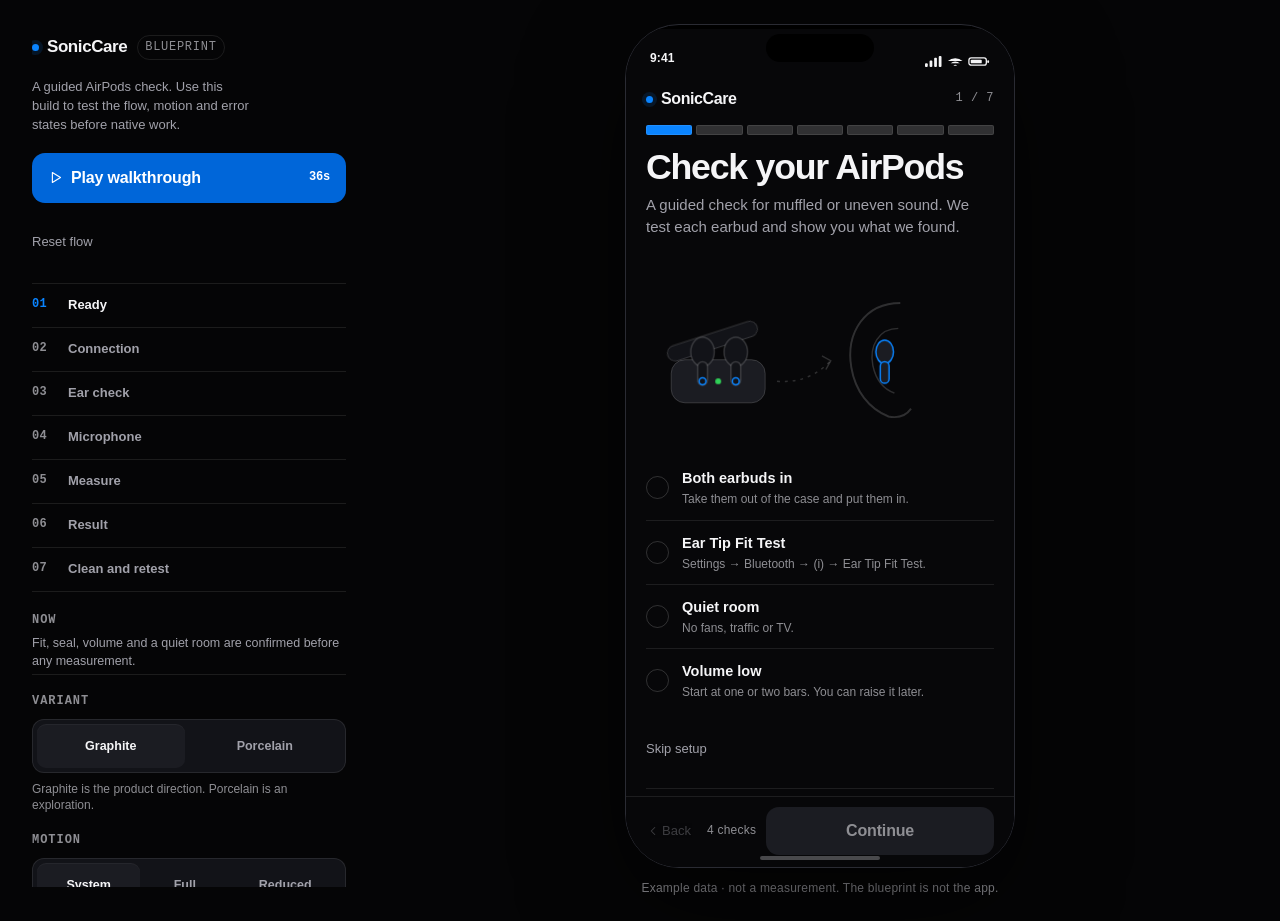
==== web/blueprint/index.html @ fb17a63c "feat: add the interactive Phase 1 UX blueprint" ====
<!doctype html>
<html lang="en" data-variant="graphite" data-motion="system">
<head>
  <meta charset="utf-8">
  <meta name="viewport" content="width=device-width, initial-scale=1, viewport-fit=cover">
  <meta name="theme-color" content="#070709">
  <link rel="icon" href="../favicon.svg" type="image/svg+xml">
  <title>SonicCare Pro — UX blueprint</title>
  <link rel="stylesheet" href="./styles.css">
</head>
<body>
<svg class="sprite" xmlns="http://www.w3.org/2000/svg" aria-hidden="true">
  <symbol id="i-check" viewBox="0 0 24 24"><path d="M20 6 9 17l-5-5"/></symbol>
  <symbol id="i-chev-l" viewBox="0 0 24 24"><path d="m15 18-6-6 6-6"/></symbol>
  <symbol id="i-chev-r" viewBox="0 0 24 24"><path d="m9 18 6-6-6-6"/></symbol>
  <symbol id="i-sliders" viewBox="0 0 24 24"><path d="M4 6h9M17 6h3M4 12h3M11 12h9M4 18h9M17 18h3"/><circle cx="15" cy="6" r="2"/><circle cx="7" cy="12" r="2"/><circle cx="15" cy="18" r="2"/></symbol>
  <symbol id="i-play" viewBox="0 0 24 24"><path d="m7 4 13 8-13 8V4z"/></symbol>
  <symbol id="i-stop" viewBox="0 0 24 24"><rect x="6" y="6" width="12" height="12" rx="2"/></symbol>
  <symbol id="i-close" viewBox="0 0 24 24"><path d="M6 6l12 12M18 6 6 18"/></symbol>
  <symbol id="i-arrow" viewBox="0 0 24 24"><path d="M7 17 17 7M8 7h9v9"/></symbol>
  <symbol id="i-volume" viewBox="0 0 24 24"><path d="M11 5 6 9H2v6h4l5 4V5zM15.5 8.5a5 5 0 0 1 0 7M19 5a9 9 0 0 1 0 14"/></symbol>
</svg>

<div class="studio">
  <aside class="rail" aria-label="Blueprint controls">
    <div class="rail-brand"><span class="brand-dot"></span><span class="wordmark">SonicCare</span><span class="rail-tag">Blueprint</span></div>
    <p class="rail-lede">A guided AirPods check. Use this build to test the flow, motion and error states before native work.</p>

    <button class="primary rail-play" data-action="walkthrough"><svg class="icon" aria-hidden="true"><use href="#i-play"/></svg><span>Play walkthrough</span><span class="mono">36s</span></button>
    <button class="text-link rail-reset" data-action="reset">Reset flow</button>

    <nav class="chapters" aria-label="Flow steps">
      <button class="chapter" data-step-choice="0" aria-pressed="true"><span class="chapter-num">01</span><span>Ready</span></button>
      <button class="chapter" data-step-choice="1" aria-pressed="false"><span class="chapter-num">02</span><span>Connection</span></button>
      <button class="chapter" data-step-choice="2" aria-pressed="false"><span class="chapter-num">03</span><span>Ear check</span></button>
      <button class="chapter" data-step-choice="3" aria-pressed="false"><span class="chapter-num">04</span><span>Microphone</span></button>
      <button class="chapter" data-step-choice="4" aria-pressed="false"><span class="chapter-num">05</span><span>Measure</span></button>
      <button class="chapter" data-step-choice="5" aria-pressed="false"><span class="chapter-num">06</span><span>Result</span></button>
      <button class="chapter" data-step-choice="6" aria-pressed="false"><span class="chapter-num">07</span><span>Clean and retest</span></button>
    </nav>

    <div class="rail-note"><span class="micro">Now</span><p id="railNote">Fit, seal, volume and a quiet room are confirmed before any measurement.</p></div>

    <div class="control-group">
      <div class="control-head"><span class="micro">Variant</span></div>
      <div class="seg" role="group" aria-label="Variant">
        <button data-variant-choice="graphite" aria-pressed="true">Graphite</button>
        <button data-variant-choice="porcelain" aria-pressed="false">Porcelain</button>
      </div>
      <p class="control-note">Graphite is the product direction. Porcelain is an exploration.</p>
    </div>

    <div class="control-group">
      <div class="control-head"><span class="micro">Motion</span></div>
      <div class="seg" role="group" aria-label="Motion">
        <button data-motion-choice="system" aria-pressed="true">System</button>
        <button data-motion-choice="full" aria-pressed="false">Full</button>
        <button data-motion-choice="reduced" aria-pressed="false">Reduced</button>
      </div>
      <p class="control-note">Default follows the system. The override is for testing.</p>
    </div>

    <div class="control-group">
      <label class="control-head" for="simulateRail"><span class="micro">Simulate</span></label>
      <div class="select-wrap">
        <select id="simulateRail" data-simulate>
          <option value="happy">Happy path</option>
          <option value="route">Wrong route</option>
          <option value="low">Low signal</option>
        </select>
        <svg class="icon chev" aria-hidden="true"><use href="#i-chev-r"/></svg>
      </div>
      <p class="control-note">Switch the route warning or the low-signal error.</p>
    </div>

    <div class="rail-links">
      <a class="rail-link" href="../mockup.html" target="_blank" rel="noopener"><span>Phase 1 mockup</span><svg class="icon" aria-hidden="true"><use href="#i-arrow"/></svg></a>
      <a class="rail-link" href="../" target="_blank" rel="noopener"><span>Live PWA</span><svg class="icon" aria-hidden="true"><use href="#i-arrow"/></svg></a>
      <a class="rail-link" href="./walkthrough.mp4" target="_blank" rel="noopener"><span>Walkthrough video</span><svg class="icon" aria-hidden="true"><use href="#i-arrow"/></svg></a>
    </div>

    <p class="rail-foot">Example data · not a measurement.<br>Blueprint, not the app.</p>
  </aside>

  <main class="device-stage">
    <div class="device" id="device">
      <div class="device-status" aria-hidden="true">
        <span>9:41</span>
        <span class="device-icons">
          <svg viewBox="0 0 18 12"><rect x="0" y="8" width="3" height="4" rx="1"/><rect x="5" y="5" width="3" height="7" rx="1"/><rect x="10" y="2" width="3" height="10" rx="1"/><rect x="15" y="0" width="3" height="12" rx="1"/></svg>
          <svg viewBox="0 0 18 12"><path d="M1 5.5a12 12 0 0 1 16 0M4 8a7.5 7.5 0 0 1 10 0M7 10.5a3 3 0 0 1 4 0"/></svg>
          <svg viewBox="0 0 24 12"><rect x="1" y="2" width="19" height="8" rx="2.5" fill="none" stroke="currentColor" stroke-width="1.4"/><rect x="3" y="4" width="12" height="4" rx="1"/><rect x="21" y="4.5" width="2" height="3" rx="1"/></svg>
        </span>
      </div>
      <div class="device-island" aria-hidden="true"></div>

      <div class="app" id="app">
        <header class="appbar">
          <div class="app-brand"><span class="brand-dot"></span><span class="wordmark">SonicCare</span></div>
          <span class="app-step mono" id="appStep">1 / 7</span>
          <button class="studio-launch" id="openStudio" aria-label="Open studio controls"><svg class="icon" aria-hidden="true"><use href="#i-sliders"/></svg></button>
        </header>
        <div class="progress" id="progress" aria-hidden="true">
          <span class="seg active"></span><span class="seg"></span><span class="seg"></span><span class="seg"></span><span class="seg"></span><span class="seg"></span><span class="seg"></span>
        </div>

        <main class="scenes" id="scenes">
          <!-- 1 READY -->
          <section class="scene active" data-step="0" aria-labelledby="h0">
            <div class="scene-head">
              <h1 id="h0" tabindex="-1">Check your AirPods</h1>
              <p class="lede">A guided check for muffled or uneven sound. We test each earbud and show you what we found.</p>
            </div>
            <div class="hero-art" id="heroArt" aria-hidden="true">
              <svg viewBox="0 0 340 190">
                <rect class="hero-case" x="18" y="108" width="96" height="44" rx="14"/>
                <rect class="hero-lid" x="18" y="94" width="96" height="16" rx="8"/>
                <circle class="hero-led" cx="66" cy="130" r="3"/>
                <g class="hero-bud hero-bud-l"><ellipse cx="50" cy="100" rx="12" ry="15"/><rect x="45" y="110" width="10" height="24" rx="5"/><circle class="hero-ring" cx="50" cy="130" r="3.5"/></g>
                <g class="hero-bud hero-bud-r"><ellipse cx="84" cy="100" rx="12" ry="15"/><rect x="79" y="110" width="10" height="24" rx="5"/><circle class="hero-ring" cx="84" cy="130" r="3.5"/></g>
                <path class="hero-flow" d="M126 130c26 2 42-8 54-20"/>
                <path class="hero-flowhead" d="m172 104 9 5-5 9"/>
                <path class="hero-ear" d="M252 50c-36 0-56 30-50 66 4 24 18 42 38 50 10 2 18-1 23-8"/>
                <path class="hero-ear-inner" d="M250 76c-20 0-30 18-26 38 3 14 11 24 22 28"/>
                <g class="hero-bud hero-bud-ear"><ellipse cx="236" cy="100" rx="9" ry="12"/><rect x="231.5" y="110" width="9" height="22" rx="4.5"/></g>
                <g class="hero-waves"><path d="M198 98c-7 5-11 13-11 21s4 16 11 21"/><path d="M189 88c-11 8-17 19-17 31s6 23 17 31"/></g>
              </svg>
            </div>

            <ul class="checklist">
              <li><button class="check-item" data-check="inEars" aria-pressed="false"><span class="check-box"><svg class="icon" aria-hidden="true"><use href="#i-check"/></svg></span><span class="check-copy"><strong>Both earbuds in</strong><em>Take them out of the case and put them in.</em></span></button></li>
              <li><button class="check-item" data-check="fit" aria-pressed="false"><span class="check-box"><svg class="icon" aria-hidden="true"><use href="#i-check"/></svg></span><span class="check-copy"><strong>Ear Tip Fit Test</strong><em>Settings → Bluetooth → (i) → Ear Tip Fit Test.</em></span></button></li>
              <li><button class="check-item" data-check="quiet" aria-pressed="false"><span class="check-box"><svg class="icon" aria-hidden="true"><use href="#i-check"/></svg></span><span class="check-copy"><strong>Quiet room</strong><em>No fans, traffic or TV.</em></span></button></li>
              <li><button class="check-item" data-check="volume" aria-pressed="false"><span class="check-box"><svg class="icon" aria-hidden="true"><use href="#i-check"/></svg></span><span class="check-copy"><strong>Volume low</strong><em>Start at one or two bars. You can raise it later.</em></span></button></li>
            </ul>

            <div class="skip-line"><button class="text-link" id="skipSetup">Skip setup</button><span class="chip subtle" id="setupSkipped" hidden>Not tested</span></div>
            <div class="inline-confirm" id="skipSetupConfirm" hidden>
              <p>Skip setup? The result will say <strong>Not tested</strong> for the missing checks.</p>
              <div class="inline-actions"><button id="skipSetupYes" class="secondary">Skip</button><button id="skipSetupNo" class="text-link">Keep going</button></div>
            </div>

            <details class="why"><summary>Why the fit test matters<svg class="icon chev" aria-hidden="true"><use href="#i-chev-r"/></svg></summary><p>A loose tip can look like high-frequency loss. Run Apple's Ear Tip Fit Test first, then confirm the seal here.</p></details>
            <p class="fine">The app cannot sense whether the earbuds are in. You confirm each step; skipped steps show as Not tested.</p>
          </section>

          <!-- 2 CONNECTION -->
          <section class="scene" data-step="1" aria-labelledby="h1">
            <div class="scene-head">
              <h1 id="h1" tabindex="-1">Connection</h1>
              <p class="lede" id="connectionLede">iOS is using your AirPods. The input rate is reported by the audio engine.</p>
            </div>
            <div class="signal-art" aria-hidden="true">
              <svg viewBox="0 0 340 86">
                <rect x="14" y="22" width="38" height="52" rx="8"/>
                <rect x="22" y="30" width="22" height="34" rx="3"/>
                <path d="M66 48h74" class="signal-line"/>
                <path d="M126 34c10 7 16 12 16 14s-6 7-16 14" class="signal-bt"/>
                <path d="M150 48h48" class="signal-line"/>
                <ellipse cx="272" cy="42" rx="16" ry="19"/>
                <rect x="264" y="56" width="16" height="16" rx="8"/>
                <circle cx="272" cy="56" r="3" class="signal-ring"/>
                <circle class="signal-dot" r="3"></circle>
              </svg>
            </div>

            <div class="route-panel" id="routePanel">
              <div class="route-top"><span class="status-dot good" id="routeDot"></span><span id="routeTitle">AirPods Pro · Connected</span><span class="chip good" id="routeChip">HFP</span></div>
              <dl class="specs">
                <div><dt>Microphone access</dt><dd class="goodtext" id="routePerm">Granted</dd></div>
                <div><dt>Route</dt><dd id="routeName">Bluetooth HFP</dd></div>
                <div><dt>Input rate</dt><dd class="mono" id="routeRate">48 kHz</dd></div>
                <div><dt>Device</dt><dd id="routeDevice">AirPods Pro</dd></div>
              </dl>
            </div>

            <div class="warning-panel" id="routeWarning" hidden>
              <strong>iOS is using the iPhone microphone</strong>
              <p>Reconnect the AirPods, then try again. The check needs the AirPods microphone.</p>
              <button id="reconnect" class="secondary">Reconnect AirPods</button>
            </div>

            <details class="why"><summary>Why 48 kHz is not the whole story<svg class="icon chev" aria-hidden="true"><use href="#i-chev-r"/></svg></summary><p>The engine can report 48 kHz while the Bluetooth speech link is narrower. The app checks the usable high band from the signal itself, not from this number alone.</p></details>
            <p class="fine">If the route is Built-in Mic, reconnect the AirPods, then return here.</p>
          </section>

          <!-- 3 EAR CHECK -->
          <section class="scene" data-step="2" aria-labelledby="h2">
            <div class="scene-head">
              <h1 id="h2" tabindex="-1">Which ear?</h1>
              <p class="lede">We play a short ping in one earbud before the microphone starts. This catches swapped earbuds.</p>
            </div>
            <div class="ear-stage" id="earStage" aria-hidden="true">
              <svg viewBox="0 0 340 220">
                <path class="ear-neck" d="M126 198c16-24 32-36 44-36s28 12 44 36"/>
                <path class="ear-head" d="M170 28c-52 0-86 34-86 78 0 36 22 64 50 78h72c28-14 50-42 50-78 0-44-34-78-86-78Z"/>
                <path class="ear-outline left" d="M92 104c-16 0-25 12-25 28 0 18 9 31 25 35"/>
                <path class="ear-outline" d="M248 104c16 0 25 12 25 28 0 18-9 31-25 35"/>
                <g class="ear-bud"><ellipse cx="92" cy="118" rx="12" ry="15"/><rect x="86.5" y="129" width="11" height="26" rx="5.5"/></g>
                <g class="ear-rings"><circle cx="71" cy="134" r="20"/><circle cx="61" cy="134" r="34"/><circle cx="51" cy="134" r="48"/></g>
              </svg>
              <span class="ear-label left">Left</span><span class="ear-label right">Right</span>
            </div>
            <button id="playPing" class="secondary wide"><svg class="icon" aria-hidden="true"><use href="#i-play"/></svg> Play left ping</button>
            <div class="choices" id="earChoices" hidden role="group" aria-label="Where did you hear the ping?">
              <button data-ear="left" aria-pressed="false">Left</button>
              <button data-ear="right" aria-pressed="false">Right</button>
              <button data-ear="both" aria-pressed="false">Both</button>
              <button data-ear="neither" aria-pressed="false">Neither</button>
            </div>
            <div class="feedback" id="earFeedback" role="status" aria-live="polite"></div>
            <button class="text-link" id="skipEar">Skip ear check</button>
            <p class="fine">No microphone is used on this step. The ping never becomes a per-ear result.</p>
          </section>

          <!-- 4 MICROPHONE -->
          <section class="scene" data-step="3" aria-labelledby="h3">
            <div class="scene-head">
              <h1 id="h3" tabindex="-1">Set the microphone to Left</h1>
              <p class="lede">Open Settings, tap your AirPods, then Microphone, then Always Left.</p>
            </div>
            <div class="path-panel" id="pathPanel">
              <ol class="path">
                <li><span class="path-num">1</span><span><strong>Settings</strong><em>Open the iPhone Settings app.</em></span></li>
                <li><span class="path-num">2</span><span><strong>Bluetooth</strong><em>Tap the (i) next to your AirPods.</em></span></li>
                <li><span class="path-num">3</span><span><strong>Microphone</strong><em>Choose Always Left.</em></span></li>
              </ol>
              <button id="pathDone" class="secondary wide">I've set it to Left</button>
            </div>

            <div class="scratch-panel" id="scratchPanel" hidden>
              <div class="panel-head"><h2>Confirm the microphone</h2><span class="chip">Scratch</span></div>
              <div class="scratch-stage" id="scratchStage" aria-hidden="true">
                <svg viewBox="0 0 300 150">
                  <g class="scratch-bud"><ellipse cx="112" cy="48" rx="28" ry="34"/><rect x="100" y="68" width="24" height="52" rx="12"/><circle class="scratch-ring" cx="112" cy="112" r="8"/></g>
                  <path class="scratch-nail" d="M186 58c10 5 15 15 12 25-2 9-10 15-20 14"/>
                  <path class="scratch-path" d="M136 114c18-9 34-9 52 0"/>
                </svg>
              </div>
              <p class="lede small">Lightly scratch the bottom silver ring with a fingernail for one second. Do not tap the stem.</p>
              <div class="mini-wave" id="miniWave" aria-hidden="true"><span></span><span></span><span></span><span></span><span></span><span></span><span></span><span></span><span></span><span></span><span></span><span></span></div>
              <button id="scratchBtn" class="secondary wide">Start scratch check</button>
              <div class="feedback" id="scratchFeedback" role="status" aria-live="polite"></div>
            </div>

            <button class="text-link" id="skipMic">Skip side check</button>
            <p class="fine">Bluetooth sends one microphone at a time. This confirms the left microphone; we test the right after.</p>
          </section>

          <!-- 5 MEASURE -->
          <section class="scene measure-scene" data-step="4" aria-labelledby="h4">
            <div class="measure-top">
              <div class="ear-tiles">
                <div class="ear-tile active" id="leftTile"><span class="micro">Left mic</span><strong>Live</strong></div>
                <div class="ear-tile" id="rightTile"><span class="micro">Right mic</span><strong>Next</strong></div>
              </div>
              <span class="chip subtle" id="simChip">Simulated</span>
            </div>

            <div class="instrument" id="instrument">
              <div class="ring-wrap">
                <svg class="level-ring" viewBox="0 0 260 260" aria-hidden="true">
                  <circle class="ring-track" cx="130" cy="130" r="100"/>
                  <circle class="ring-target" cx="130" cy="130" r="100" transform="rotate(-90 130 130)"/>
                  <circle class="ring-live" cx="130" cy="130" r="100" transform="rotate(-90 130 130)"/>
                </svg>
                <div class="ring-center"><span id="dbValue">—</span><span class="unit">dB</span><span class="ring-label" id="ringLabel">READY</span></div>
              </div>
              <canvas id="spectrum" aria-label="Simulated live spectrum" role="img"></canvas>
              <div class="phase-chip" id="phaseChip">LEFT · PHASE A · 150–800 Hz</div>
              <h2 id="prompt">Say "Ahhh" for three seconds</h2>
              <p class="lede small" id="hint">Hold a steady, comfortable voice. We listen to one microphone at a time.</p>
              <button id="holdBtn" class="primary wide">Start hold</button>
              <button id="seeResult" class="primary wide" hidden>See result</button>
              <div class="measure-error" id="measureError" role="status" aria-live="polite" hidden>
                <strong>We didn't hear enough</strong>
                <p>Move the phone closer or try again in a quieter room.</p>
                <div class="inline-actions"><button id="retryHold" class="secondary">Try again</button><button id="goodSignal" class="text-link">Simulate good signal</button></div>
              </div>
              <div class="measure-foot"><span>Both earbuds stay in.</span><span class="mono" id="sideRead">LEFT · —</span></div>
            </div>

            <div class="switch-panel" id="switchPanel" hidden>
              <div class="switch-summary"><span class="status-dot good"></span><span>Left ear captured</span><span class="chip good">−19.1 dB</span></div>
              <h2>Now the right ear</h2>
              <p class="lede small">Switch the microphone to Right in Settings, then confirm the right ear.</p>
              <p class="path-hint mono">Settings → Bluetooth → (i) → Microphone → Always Right</p>
              <button id="confirmRight" class="primary wide">Confirm right microphone</button>
              <div class="feedback" id="rightFeedback" role="status" aria-live="polite"></div>
            </div>
          </section>

          <!-- 6 RESULT -->
          <section class="scene" data-step="5" aria-labelledby="h5">
            <div class="scene-head">
              <span class="chip warn" id="resultChip">Example result</span>
              <h1 id="h5" tabindex="-1">Right microphone has high-frequency loss</h1>
              <p class="lede">The right microphone loses 12.4 dB in the high frequencies (3–6.5 kHz). This can happen when the mesh is blocked.</p>
            </div>

            <div class="ear-results">
              <article class="ear-result">
                <div class="ear-result-head"><span class="micro">Left</span><span class="chip good">Balanced</span></div>
                <div class="svr">−1.2 <span>dB SVR</span></div>
                <div class="confidence">Confidence: High</div>
                <div class="range" aria-hidden="true"><span class="range-dot" style="--v: 94%"></span></div>
                <div class="range-scale"><span>−20</span><span>0 dB</span></div>
              </article>
              <article class="ear-result suspect">
                <div class="ear-result-head"><span class="micro">Right</span><span class="chip warn">High-frequency loss</span></div>
                <div class="svr">−12.4 <span>dB SVR</span></div>
                <div class="confidence">Confidence: Medium</div>
                <div class="range" aria-hidden="true"><span class="range-dot" style="--v: 38%"></span></div>
                <div class="range-scale"><span>−20</span><span>0 dB</span></div>
              </article>
            </div>

            <figure class="chart">
              <figcaption><span class="micro">Spectral difference</span><span class="micro">Example</span></figcaption>
              <svg viewBox="0 0 320 120" aria-hidden="true">
                <rect x="188" y="8" width="94" height="92" class="chart-band"/>
                <path d="M22 16v88M22 104h278" class="chart-axis"/>
                <path d="M22 60h278" class="chart-grid"/>
                <path d="M188 16v88M282 16v88" class="chart-band-edge"/>
                <path d="M22 52c26-4 48-6 72-3s44 5 68 2 42-3 60 0 34 3 52 2" class="chart-line good"/>
                <path d="M22 54c26-1 48 0 72 3s44 6 68 9 42 10 60 18 34 14 52 20" class="chart-line warn"/>
              </svg>
              <div class="chart-legend"><span><i class="dot good"></i>Left</span><span><i class="dot warn"></i>Right</span></div>
            </figure>

            <details class="why"><summary>What SVR means<svg class="icon chev" aria-hidden="true"><use href="#i-chev-r"/></svg></summary><p>SVR compares the high-frequency "Ssss" band (3–6.5 kHz) with the low-frequency "Ahhh" band (150–800 Hz). A lower value means less high-frequency energy in that microphone.</p></details>
            <details class="why"><summary>What we measured<svg class="icon chev" aria-hidden="true"><use href="#i-chev-r"/></svg></summary><p>Left and right SVR, the high-frequency difference, and the active input route. These are example values for this blueprint.</p></details>
            <details class="why"><summary>What we didn't measure<svg class="icon chev" aria-hidden="true"><use href="#i-chev-r"/></svg></summary><p>Absolute sound pressure, firmware, serial, battery, or a hardware fault. This is a check, not a diagnosis.</p></details>

            <div class="result-actions"><button id="testAgain" class="text-link">Test again</button><button id="saveResult" class="text-link">Save result</button></div>
            <p class="feedback success" id="saveNote" hidden>Saved on this iPhone.</p>
          </section>

          <!-- 7 RECOVERY -->
          <section class="scene" data-step="6" aria-labelledby="h6">
            <div class="scene-head"><h1 id="h6" tabindex="-1">Clean the right mesh</h1></div>
            <div class="safety-panel">Use Apple's method: micellar water and a soft children's toothbrush. No liquids in the openings, no compressed air, no sharp tools.</div>
            <div class="clean-art" id="cleanArt" aria-hidden="true">
              <svg viewBox="0 0 340 124">
                <path class="clean-table" d="M24 106h292"/>
                <g class="clean-bud">
                  <ellipse cx="140" cy="62" rx="34" ry="27"/>
                  <rect x="126" y="76" width="28" height="32" rx="14"/>
                  <ellipse class="clean-mesh" cx="140" cy="54" rx="15" ry="9"/>
                  <circle class="clean-meshdot" cx="132" cy="52" r="1.4"/>
                  <circle class="clean-meshdot" cx="140" cy="50" r="1.4"/>
                  <circle class="clean-meshdot" cx="148" cy="52" r="1.4"/>
                </g>
                <g class="clean-brush">
                  <rect x="234" y="26" width="14" height="58" rx="7" transform="rotate(9 241 55)"/>
                  <path d="M226 88h30M228 94h26M230 100h22"/>
                </g>
              </svg>
            </div>
            <ol class="path steps">
              <li><span class="path-num">1</span><span><strong>Take the right earbud out</strong><em>Place it mesh-down on a clean table.</em></span></li>
              <li><span class="path-num">2</span><span><strong>Brush the mesh</strong><em>Micellar water on a soft children's toothbrush. Light strokes only.</em></span></li>
              <li><span class="path-num">3</span><span><strong>Dry for two hours</strong><em>Leave it out of the case, mesh-down, in a dry room.</em></span></li>
              <li><span class="path-num">4</span><span><strong>Test again</strong><em>Compare the same ear with the baseline.</em></span></li>
            </ol>
            <div class="timer-panel" id="timerPanel">
              <div class="timer-head"><span class="micro">Dry timer</span><span class="mono" id="timerValue">2:00:00</span></div>
              <div class="timer-rail"><span id="timerFill"></span></div>
              <button id="startTimer" class="secondary wide">Start 2-hour timer</button>
              <button id="demoUnlock" class="text-link" hidden>Demo: unlock test now</button>
              <button id="retest" class="secondary wide" hidden>Test again</button>
            </div>
            <p class="fine">Do not put the earbud back in until it is completely dry. No tone is played during cleaning.</p>
            <div class="finish-panel" id="finish" hidden><strong>Done.</strong><p>Your result stays on this iPhone.</p><button id="startOver" class="text-link">Start over</button></div>
          </section>
        </main>

        <footer class="dock">
          <button id="back" class="text-link dock-back" disabled><svg class="icon" aria-hidden="true"><use href="#i-chev-l"/></svg> Back</button>
          <span class="dock-note" id="dockNote">4 checks</span>
          <button id="next" class="primary dock-next" disabled>Continue</button>
        </footer>

        <button class="walk-banner" id="walkBanner" hidden aria-label="Stop the walkthrough">
          <span class="walk-dot"></span><span>Playing walkthrough</span><span class="walk-hint">Tap to stop</span><span class="walk-fill" id="walkFill"></span>
        </button>
      </div>
      <div class="device-home" aria-hidden="true"></div>
    </div>
    <p class="stage-caption">Example data · not a measurement. The blueprint is not the app.</p>
  </main>
</div>

<dialog id="studioSheet" class="studio-sheet" aria-labelledby="sheetTitle">
  <div class="sheet-grab" aria-hidden="true"></div>
  <div class="sheet-head"><h2 id="sheetTitle">Studio</h2><button id="closeStudio" class="icon-btn" aria-label="Close studio"><svg class="icon" aria-hidden="true"><use href="#i-close"/></svg></button></div>
  <div class="sheet-body">
    <div class="sheet-chapters" aria-label="Jump to a step">
      <button class="chapter" data-step-choice="0" aria-pressed="true"><span class="chapter-num">01</span><span>Ready</span></button>
      <button class="chapter" data-step-choice="1" aria-pressed="false"><span class="chapter-num">02</span><span>Connection</span></button>
      <button class="chapter" data-step-choice="2" aria-pressed="false"><span class="chapter-num">03</span><span>Ear check</span></button>
      <button class="chapter" data-step-choice="3" aria-pressed="false"><span class="chapter-num">04</span><span>Microphone</span></button>
      <button class="chapter" data-step-choice="4" aria-pressed="false"><span class="chapter-num">05</span><span>Measure</span></button>
      <button class="chapter" data-step-choice="5" aria-pressed="false"><span class="chapter-num">06</span><span>Result</span></button>
      <button class="chapter" data-step-choice="6" aria-pressed="false"><span class="chapter-num">07</span><span>Clean and retest</span></button>
    </div>

    <div class="control-group">
      <div class="control-head"><span class="micro">Variant</span></div>
      <div class="seg" role="group" aria-label="Variant">
        <button data-variant-choice="graphite" aria-pressed="true">Graphite</button>
        <button data-variant-choice="porcelain" aria-pressed="false">Porcelain</button>
      </div>
      <p class="control-note">Graphite is the product direction. Porcelain is an exploration.</p>
    </div>

    <div class="control-group">
      <div class="control-head"><span class="micro">Motion</span></div>
      <div class="seg" role="group" aria-label="Motion">
        <button data-motion-choice="system" aria-pressed="true">System</button>
        <button data-motion-choice="full" aria-pressed="false">Full</button>
        <button data-motion-choice="reduced" aria-pressed="false">Reduced</button>
      </div>
      <p class="control-note">Default follows the system. The override is for testing.</p>
    </div>

    <div class="control-group">
      <label class="control-head" for="simulateSheet"><span class="micro">Simulate</span></label>
      <div class="select-wrap">
        <select id="simulateSheet" data-simulate>
          <option value="happy">Happy path</option>
          <option value="route">Wrong route</option>
          <option value="low">Low signal</option>
        </select>
        <svg class="icon chev" aria-hidden="true"><use href="#i-chev-r"/></svg>
      </div>
    </div>

    <button class="primary sheet-play" data-action="walkthrough"><svg class="icon" aria-hidden="true"><use href="#i-play"/></svg><span>Play walkthrough</span><span class="mono">36s</span></button>
    <button class="text-link sheet-reset" data-action="reset">Reset flow</button>

    <div class="rail-links">
      <a class="rail-link" href="../mockup.html" target="_blank" rel="noopener"><span>Phase 1 mockup</span><svg class="icon" aria-hidden="true"><use href="#i-arrow"/></svg></a>
      <a class="rail-link" href="../" target="_blank" rel="noopener"><span>Live PWA</span><svg class="icon" aria-hidden="true"><use href="#i-arrow"/></svg></a>
      <a class="rail-link" href="./walkthrough.mp4" target="_blank" rel="noopener"><span>Walkthrough video</span><svg class="icon" aria-hidden="true"><use href="#i-arrow"/></svg></a>
    </div>
    <p class="rail-foot">Example data · not a measurement.<br>Blueprint, not the app.</p>
  </div>
</dialog>

<div id="announcer" class="sr-only" aria-live="polite"></div>
<script src="./app.js"></script>
</body>
</html>
---- web/blueprint/styles.css ----
/* SonicCare Pro — UX blueprint
   Graphite is the product direction. Porcelain is an exploration. */

:root {
  color-scheme: dark;
  --studio-bg: #050506;
  --bg: #070709;
  --surface: #121318;
  --surface-2: #1B1C22;
  --line: rgba(255, 255, 255, .09);
  --line-strong: rgba(255, 255, 255, .17);
  --text: #F5F5F7;
  --muted: #A1A1AA;
  --tertiary: #8E8E93;
  --accent: #0A84FF;
  --accent-soft: rgba(10, 132, 255, .13);
  --accent-ink: #FFFFFF;
  --accent-fill: #0066D9;
  --good: #30D158;
  --good-soft: rgba(48, 209, 88, .10);
  --good-line: rgba(48, 209, 88, .35);
  --warn: #FF9F0A;
  --warn-soft: rgba(255, 159, 10, .09);
  --warn-line: rgba(255, 159, 10, .35);
  --bad: #FF453A;
  --bad-soft: rgba(255, 69, 58, .09);
  --bad-line: rgba(255, 69, 58, .35);
  --device: #000000;
  --device-edge: #2A2B33;
  --device-shadow: 0 36px 100px rgba(0, 0, 0, .55);
  --hover: rgba(255, 255, 255, .035);
  --inset: inset 0 1px 0 rgba(255, 255, 255, .045);
  --radius: 18px;
  --radius-sm: 12px;
  --font: -apple-system, BlinkMacSystemFont, "SF Pro Text", "Segoe UI", Roboto, Helvetica, Arial, sans-serif;
  --display: ui-rounded, "SF Pro Rounded", -apple-system, BlinkMacSystemFont, "Segoe UI", Roboto, sans-serif;
  --mono: ui-monospace, "SF Mono", SFMono-Regular, Menlo, Consolas, monospace;
  --ease: cubic-bezier(.16, 1, .3, 1);
  --quick: 120ms;
  --standard: 240ms;
}

html[data-variant="porcelain"] {
  color-scheme: light;
  --studio-bg: #E7E1D6;
  --bg: #F5F1E8;
  --surface: #FBF8F1;
  --surface-2: #EDE6DA;
  --line: rgba(28, 27, 25, .10);
  --line-strong: rgba(28, 27, 25, .20);
  --text: #1C1B19;
  --muted: #5F5B54;
  --tertiary: #6F6A62;
  --accent: #0057D9;
  --accent-soft: rgba(0, 87, 217, .09);
  --accent-ink: #FFFFFF;
  --accent-fill: #0066D9;
  --good: #1B7F3A;
  --good-soft: rgba(27, 127, 58, .08);
  --good-line: rgba(27, 127, 58, .30);
  --warn: #9A5600;
  --warn-soft: rgba(154, 86, 0, .08);
  --warn-line: rgba(154, 86, 0, .30);
  --bad: #B3261E;
  --bad-soft: rgba(179, 38, 30, .08);
  --bad-line: rgba(179, 38, 30, .30);
  --device: #121212;
  --device-edge: #C9C1B4;
  --device-shadow: 0 36px 100px rgba(60, 48, 34, .28);
  --hover: rgba(28, 27, 25, .035);
  --inset: inset 0 1px 0 rgba(255, 255, 255, .8);
}

* { box-sizing: border-box; }
[hidden] { display: none !important; }
html, body { margin: 0; padding: 0; }
html { background: var(--studio-bg); }
body {
  min-height: 100dvh;
  background: var(--studio-bg);
  color: var(--text);
  font-family: var(--font);
  font-size: 15px;
  line-height: 1.45;
  -webkit-font-smoothing: antialiased;
  text-rendering: optimizeLegibility;
}
button, input, select, a { font: inherit; }
button { cursor: pointer; touch-action: manipulation; }
button:disabled { cursor: not-allowed; }
a { color: inherit; }
::selection { background: var(--accent-fill); color: var(--accent-ink); }
:focus-visible { outline: 2px solid var(--accent); outline-offset: 3px; }
.sprite { position: absolute; width: 0; height: 0; overflow: hidden; }
.sr-only {
  position: absolute; width: 1px; height: 1px; padding: 0; margin: -1px;
  overflow: hidden; clip: rect(0, 0, 0, 0); white-space: nowrap; border: 0;
}
.icon {
  width: 16px; height: 16px; fill: none; stroke: currentColor;
  stroke-width: 1.8; stroke-linecap: round; stroke-linejoin: round; flex: none;
}
.mono { font-family: var(--mono); font-variant-numeric: tabular-nums; }
.micro {
  font-family: var(--mono); font-size: 12px; font-weight: 600;
  letter-spacing: .08em; text-transform: uppercase; color: var(--tertiary);
}
.goodtext { color: var(--good); }

/* Studio shell */
.studio {
  min-height: 100dvh;
  display: grid;
  grid-template-columns: 320px minmax(0, 1fr);
  gap: 40px;
  align-items: center;
  padding: 24px 32px;
  background: var(--studio-bg);
}
.rail {
  width: 320px;
  max-height: calc(100dvh - 48px);
  overflow-y: auto;
  display: flex;
  flex-direction: column;
  gap: 18px;
  padding-right: 6px;
  scrollbar-width: thin;
  scrollbar-color: var(--line-strong) transparent;
}
.rail::-webkit-scrollbar, .scene::-webkit-scrollbar, .sheet-body::-webkit-scrollbar { width: 8px; }
.rail::-webkit-scrollbar-thumb, .scene::-webkit-scrollbar-thumb, .sheet-body::-webkit-scrollbar-thumb {
  background: var(--line-strong); border-radius: 8px;
}
.rail-brand, .app-brand { display: flex; align-items: center; gap: 8px; }
.brand-dot {
  width: 7px; height: 7px; border-radius: 50%; background: var(--accent);
  box-shadow: 0 0 0 4px var(--accent-soft); flex: none;
}
.wordmark {
  font-family: var(--display); font-size: 17px; font-weight: 680;
  letter-spacing: -.025em; white-space: nowrap;
}
.rail-tag {
  margin-left: 2px; padding: 3px 7px; border: 1px solid var(--line);
  border-radius: 999px; color: var(--tertiary);
  font-family: var(--mono); font-size: 12px; letter-spacing: .06em;
  text-transform: uppercase;
}
.rail-lede { margin: 0; color: var(--muted); font-size: 13px; line-height: 1.45; max-width: 30ch; }

.chapters { display: grid; border-top: 1px solid var(--line); }
.chapter {
  display: grid; grid-template-columns: 28px 1fr; align-items: center;
  gap: 8px; min-height: 44px; padding: 0; border: 0;
  border-bottom: 1px solid var(--line); background: transparent;
  color: var(--muted); text-align: left; font-size: 13px; font-weight: 550;
  transition: color var(--quick) ease, background-color var(--quick) ease;
}
.chapter:hover { color: var(--text); background: var(--hover); }
.chapter[aria-pressed="true"] { color: var(--text); }
.chapter[aria-pressed="true"] .chapter-num { color: var(--accent); }
.chapter-num {
  font-family: var(--mono); font-size: 12px; letter-spacing: .03em;
  color: var(--tertiary);
}
.rail-note { display: grid; gap: 5px; padding: 2px 0 4px; border-bottom: 1px solid var(--line); }
.rail-note p { margin: 0; color: var(--muted); font-size: 12.5px; line-height: 1.45; }

.control-group { display: grid; gap: 8px; }
.control-head { display: flex; align-items: center; justify-content: space-between; }
.seg {
  display: grid; grid-auto-flow: column; gap: 4px; padding: 4px;
  background: var(--surface); border: 1px solid var(--line); border-radius: 12px;
}
.seg button {
  min-height: 44px; padding: 0 10px; border: 0; border-radius: 9px;
  background: transparent; color: var(--muted); font-size: 12.5px; font-weight: 600;
  transition: color var(--quick) ease, background-color var(--quick) ease;
}
.seg button:hover { color: var(--text); }
.seg button[aria-pressed="true"] {
  background: var(--surface-2); color: var(--text); box-shadow: var(--inset);
}
.control-note { margin: 0; color: var(--tertiary); font-size: 12px; line-height: 1.4; }
.select-wrap { position: relative; }
.select-wrap select {
  width: 100%; min-height: 44px; padding: 0 34px 0 12px;
  appearance: none; -webkit-appearance: none;
  background: var(--surface); color: var(--text);
  border: 1px solid var(--line); border-radius: 12px;
  font-size: 13px; font-weight: 550;
}
.select-wrap .chev {
  position: absolute; right: 11px; top: 50%; transform: translateY(-50%) rotate(90deg);
  width: 14px; height: 14px; color: var(--tertiary); pointer-events: none;
}
.primary {
  min-height: 50px; padding: 0 16px; border: 0; border-radius: 13px;
  background: var(--accent-fill); color: var(--accent-ink);
  font-size: 16px; font-weight: 650; letter-spacing: -.01em;
  transition: transform var(--quick) ease, opacity var(--quick) ease, background-color var(--quick) ease;
}
.primary:hover { filter: brightness(1.06); }
.primary:active { transform: scale(.985); }
.primary:disabled { background: var(--surface-2); color: var(--tertiary); opacity: 1; }
.primary:disabled:hover { filter: none; }
.primary .icon { width: 15px; height: 15px; }
.secondary {
  min-height: 46px; padding: 0 14px; border: 1px solid var(--line-strong);
  border-radius: 13px; background: transparent; color: var(--text);
  font-size: 14.5px; font-weight: 600;
  transition: transform var(--quick) ease, background-color var(--quick) ease, border-color var(--quick) ease;
}
.secondary:hover { background: var(--hover); }
.secondary:active { transform: scale(.985); }
.secondary .icon { width: 15px; height: 15px; }
.text-link {
  min-height: 44px; padding: 0; border: 0; background: transparent;
  color: var(--muted); font-size: 13px; font-weight: 500; text-align: left;
}
.text-link:hover { color: var(--text); }
.text-link:disabled { opacity: .35; }
.wide { width: 100%; }
.rail-play, .sheet-play {
  display: flex; align-items: center; justify-content: center; gap: 8px;
}
.rail-play .mono, .sheet-play .mono { margin-left: auto; font-size: 12px; opacity: 1; }
.rail-reset, .sheet-reset { justify-self: start; min-height: 44px; }
.rail-links { display: grid; border-top: 1px solid var(--line); padding-top: 4px; }
.rail-link {
  display: flex; align-items: center; justify-content: space-between; gap: 10px;
  min-height: 44px; border-bottom: 1px solid var(--line);
  color: var(--muted); text-decoration: none; font-size: 12.5px;
}
.rail-link:hover { color: var(--text); }
.rail-link .icon { width: 13px; height: 13px; color: var(--tertiary); }
.rail-foot { margin: 2px 0 0; color: var(--tertiary); font-size: 12px; line-height: 1.5; }

/* Device */
.device-stage {
  display: flex; flex-direction: column; align-items: center; justify-content: center;
  gap: 12px; min-width: 0;
}
.device {
  position: relative; width: 390px; height: 844px;
  background: var(--device); border: 1px solid var(--device-edge);
  border-radius: 54px; overflow: hidden;
  box-shadow: var(--device-shadow);
  display: flex; flex-direction: column;
  padding-top: 4px;
}
.device-status {
  flex: none; height: 44px; display: flex; align-items: flex-end; justify-content: space-between;
  padding: 0 24px 6px; background: var(--bg); color: var(--text);
  font-size: 12px; font-weight: 650; letter-spacing: .01em;
}
.device-icons { display: flex; align-items: center; gap: 5px; }
.device-icons svg { height: 11px; width: auto; fill: currentColor; }
.device-island {
  position: absolute; top: 9px; left: 50%; transform: translateX(-50%);
  width: 108px; height: 28px; border-radius: 18px; background: #000; z-index: 8;
}
.device-home {
  position: absolute; bottom: 7px; left: 50%; transform: translateX(-50%);
  width: 120px; height: 4px; border-radius: 4px; background: var(--text);
  opacity: .28; z-index: 9; pointer-events: none;
}
.stage-caption { margin: 0; color: var(--tertiary); font-size: 12px; letter-spacing: .02em; }

/* App */
.app {
  flex: 1; min-height: 0; position: relative;
  display: flex; flex-direction: column;
  background: var(--bg); color: var(--text);
  container-type: inline-size;
  overflow: hidden;
}
.appbar {
  flex: none; min-height: 52px; display: flex; align-items: center; gap: 10px;
  padding: 0 20px; background: var(--bg);
}
.app-brand { min-width: 0; }
.app-brand .wordmark { font-size: 16px; }
.app-step {
  margin-left: auto; color: var(--tertiary); font-size: 12px; letter-spacing: .04em;
}
.studio-launch {
  display: none; width: 44px; height: 44px; margin-right: -8px;
  border: 1px solid var(--line); border-radius: 11px;
  background: transparent; color: var(--muted); align-items: center; justify-content: center;
}
.studio-launch:hover { color: var(--text); }
.progress {
  flex: none; display: flex; gap: 4px; padding: 0 20px 10px; background: var(--bg);
}
.progress .seg {
  height: 3px; flex: 1; border-radius: 2px; background: var(--line-strong);
  transition: background-color var(--standard) ease;
}
.progress .seg.done { background: var(--muted); opacity: .55; }
.progress .seg.active { background: var(--accent); }
.scenes { flex: 1; min-height: 0; position: relative; }
.scene {
  position: absolute; inset: 0; overflow-y: auto;
  padding: 4px 20px 22px; display: none; flex-direction: column; gap: 16px;
  scrollbar-width: thin; scrollbar-color: var(--line-strong) transparent;
}
.scene.active { display: flex; animation: sceneIn .36s var(--ease); }
@keyframes sceneIn { from { opacity: 0; transform: translateY(10px); } to { opacity: 1; transform: none; } }
.scene-head { display: grid; gap: 8px; }
h1 {
  margin: 0; font-family: var(--display);
  font-size: 2.3rem;
  font-size: clamp(2rem, 9.2cqw, 2.45rem);
  line-height: 1.04; letter-spacing: -.035em; font-weight: 680;
  text-wrap: balance;
}
.scene[data-step="5"] h1 { font-size: clamp(1.85rem, 8.2cqw, 2.2rem); }
h1:focus { outline: none; }
.scene-head > .chip { justify-self: start; }
h2 { margin: 0; font-family: var(--display); font-size: 1.25rem; line-height: 1.15; letter-spacing: -.02em; font-weight: 650; }
.lede { margin: 0; color: var(--muted); font-size: 15px; line-height: 1.45; }
.lede.small { font-size: 13.5px; }
.fine { margin: 0; color: var(--tertiary); font-size: 12px; line-height: 1.45; }
.dock {
  flex: none; min-height: 68px; display: flex; align-items: center; gap: 10px;
  padding: 10px 20px calc(12px + env(safe-area-inset-bottom));
  border-top: 1px solid var(--line); background: var(--bg);
}
.dock-back { display: inline-flex; align-items: center; gap: 2px; flex: none; padding: 0 6px 0 0; }
.dock-back .icon { width: 14px; height: 14px; }
.dock-note {
  margin-left: auto; color: var(--tertiary); font-size: 12px;
  letter-spacing: .02em; white-space: nowrap;
}
.dock-next { flex: 1; min-height: 48px; }
.dock-next[hidden] { display: none; }

/* Shared bits */
.chip {
  display: inline-flex; align-items: center; gap: 5px; min-height: 23px;
  padding: 3px 8px; border: 1px solid var(--line-strong); border-radius: 999px;
  color: var(--muted); font-family: var(--mono); font-size: 12px;
  letter-spacing: .03em; white-space: nowrap;
}
.chip.good { color: var(--good); border-color: var(--good-line); background: var(--good-soft); }
.chip.warn { color: var(--warn); border-color: var(--warn-line); background: var(--warn-soft); }
.chip.subtle { border-color: var(--line); color: var(--tertiary); }
.status-dot { width: 7px; height: 7px; border-radius: 50%; background: var(--tertiary); flex: none; }
.status-dot.good { background: var(--good); box-shadow: 0 0 0 3px var(--good-soft); }
.status-dot.warn { background: var(--warn); box-shadow: 0 0 0 3px var(--warn-soft); }
.dot { display: inline-block; width: 7px; height: 7px; border-radius: 50%; background: var(--tertiary); }
.dot.good { background: var(--good); }
.dot.warn { background: var(--warn); }
.feedback { min-height: 18px; color: var(--tertiary); font-size: 12.5px; line-height: 1.4; }
.feedback.success { color: var(--good); }
.feedback.warning { color: var(--warn); }
.why {
  border-top: 1px solid var(--line); padding-top: 11px;
}
.why summary {
  display: flex; align-items: center; justify-content: space-between; gap: 10px;
  min-height: 40px; cursor: pointer; list-style: none;
  color: var(--muted); font-size: 12.5px; font-weight: 550;
}
.why summary::-webkit-details-marker { display: none; }
.why summary .chev { width: 13px; height: 13px; color: var(--tertiary); transition: transform var(--standard) var(--ease); }
.why[open] summary .chev { transform: rotate(90deg); }
.why p { margin: 8px 0 0; color: var(--tertiary); font-size: 12px; line-height: 1.5; }
.inline-actions { display: flex; align-items: center; gap: 8px; flex-wrap: wrap; }
.inline-confirm {
  display: grid; gap: 10px; padding: 14px; border: 1px solid var(--line);
  border-radius: 14px; background: var(--surface);
}
.inline-confirm p { margin: 0; color: var(--muted); font-size: 12.5px; line-height: 1.45; }
.inline-confirm strong { color: var(--text); }

/* Ready */
.hero-art { height: 186px; display: grid; place-items: center; }
.hero-art svg { width: 100%; max-width: 340px; height: 186px; overflow: visible; }
.hero-case { fill: var(--surface-2); stroke: var(--line-strong); }
.hero-lid { fill: var(--surface); stroke: var(--line-strong); transform-origin: 22px 114px; transform: rotate(-18deg); }
.hero-led { fill: var(--good); }
.hero-bud ellipse, .hero-bud rect { fill: var(--surface); stroke: var(--line-strong); stroke-width: 1.5; }
.hero-ring { fill: none; stroke: var(--accent); stroke-width: 1.5; }
.hero-bud-ear ellipse, .hero-bud-ear rect { fill: var(--surface-2); stroke: var(--accent); }
.hero-flow { fill: none; stroke: var(--line-strong); stroke-width: 1.5; stroke-dasharray: 3 5; }
.hero-flowhead { fill: none; stroke: var(--line-strong); stroke-width: 1.5; }
.hero-head { fill: var(--surface); stroke: var(--line-strong); stroke-width: 1.5; }
.hero-ear { fill: none; stroke: var(--line-strong); stroke-width: 2; }
.hero-ear-inner { fill: none; stroke: var(--line-strong); stroke-width: 1.5; }
.hero-waves path { fill: none; stroke: var(--accent); stroke-width: 1.5; opacity: 0; transform-origin: 210px 122px; }
.scene.active .hero-bud-l { animation: heroLift .8s .08s both; }
.scene.active .hero-bud-r { animation: heroLift .8s .16s both; }
.scene.active .hero-bud-ear { animation: heroPop .7s .26s both; }
.scene.active .hero-lid { animation: heroLid .85s var(--ease) both; }
.scene.active .hero-waves path { animation: heroWave 1.5s .35s ease-out both; }
@keyframes heroLift { from { transform: translateY(10px); opacity: 0; } to { transform: none; opacity: 1; } }
@keyframes heroPop { from { transform: scale(.84); opacity: 0; } to { transform: none; opacity: 1; } }
@keyframes heroLid { from { transform: rotate(0); } to { transform: rotate(-18deg); } }
@keyframes heroWave { 0% { opacity: 0; transform: scale(.86); } 35% { opacity: .7; } 100% { opacity: 0; transform: scale(1.12); } }

.checklist { list-style: none; margin: 0; padding: 0; display: grid; }
.check-item {
  display: flex; align-items: center; gap: 13px; width: 100%;
  min-height: 64px; padding: 10px 0; border: 0; border-top: 1px solid var(--line);
  background: transparent; color: var(--text); text-align: left;
  transition: background-color var(--quick) ease;
}
.checklist li:first-child .check-item { border-top: 0; }
.check-item:hover { background: var(--hover); }
.check-box {
  width: 23px; height: 23px; flex: none; border: 1.5px solid var(--line-strong);
  border-radius: 50%; display: grid; place-items: center; color: transparent;
  transition: background-color var(--quick) ease, border-color var(--quick) ease, color var(--quick) ease;
}
.check-box .icon { width: 13px; height: 13px; }
.check-item[aria-pressed="true"] .check-box {
  background: var(--accent-fill); border-color: var(--accent-fill); color: var(--accent-ink);
}
.check-copy { display: grid; gap: 2px; min-width: 0; }
.check-copy strong { font-size: 14.5px; font-weight: 600; }
.check-copy em { font-style: normal; color: var(--tertiary); font-size: 12px; line-height: 1.35; }
.skip-line { display: flex; align-items: center; gap: 10px; flex-wrap: wrap; }
.skip-line .text-link { min-height: 44px; }

/* Connection */
.signal-art { height: 76px; display: grid; place-items: center; }
.signal-art svg { width: 100%; max-width: 340px; height: 76px; }
.signal-art rect, .signal-art ellipse { fill: var(--surface); stroke: var(--line-strong); stroke-width: 1.5; }
.signal-line { fill: none; stroke: var(--line-strong); stroke-width: 1.5; stroke-dasharray: 3 5; }
.signal-bt { fill: none; stroke: var(--accent); stroke-width: 1.6; }
.signal-ring { fill: none; stroke: var(--accent); stroke-width: 1.5; }
.signal-dot { fill: var(--accent); opacity: 0; offset-path: path("M66 48H198"); offset-rotate: 0deg; }
.scene.active .signal-dot { animation: signalTravel 1.6s .25s var(--ease) both; }
@keyframes signalTravel { 0% { opacity: 0; offset-distance: 0%; } 15% { opacity: 1; } 80% { opacity: 1; } 100% { opacity: 0; offset-distance: 100%; } }
.route-panel {
  border: 1px solid var(--line); border-radius: var(--radius);
  background: var(--surface); padding: 14px 16px; box-shadow: var(--inset);
}
.route-top { display: flex; align-items: center; gap: 8px; padding-bottom: 10px; border-bottom: 1px solid var(--line); font-size: 13.5px; font-weight: 600; }
.route-top .chip { margin-left: auto; }
.specs { margin: 0; display: grid; }
.specs > div { display: flex; align-items: baseline; justify-content: space-between; gap: 14px; padding: 9px 0; border-top: 1px solid var(--line); }
.specs > div:first-child { border-top: 0; }
.specs dt { color: var(--muted); font-size: 12.5px; }
.specs dd { margin: 0; color: var(--text); font-size: 13px; font-weight: 550; text-align: right; }
.warning-panel {
  display: grid; gap: 6px; padding: 14px; border: 1px solid var(--warn-line);
  border-radius: 14px; background: var(--warn-soft);
}
.warning-panel strong { color: var(--warn); font-size: 13.5px; }
.warning-panel p { margin: 0; color: var(--muted); font-size: 12px; line-height: 1.45; }
.warning-panel .secondary { margin-top: 4px; }

/* Ear check */
.ear-stage {
  position: relative; height: 224px; display: grid; place-items: center;
}
.ear-stage svg { width: 100%; max-width: 340px; height: 224px; }
.ear-neck { fill: none; stroke: var(--line-strong); stroke-width: 2; }
.ear-head { fill: var(--surface); stroke: var(--line-strong); stroke-width: 1.5; }
.ear-outline { fill: none; stroke: var(--line-strong); stroke-width: 2; }
.ear-outline.left { stroke: var(--accent); }
.ear-bud ellipse, .ear-bud rect { fill: var(--surface-2); stroke: var(--accent); stroke-width: 1.5; }
.ear-rings circle { fill: none; stroke: var(--accent); stroke-width: 1.5; opacity: 0; transform-origin: 71px 134px; }
.ear-stage.ping .ear-rings circle { animation: earRing 1.25s ease-out both; }
.ear-stage.ping .ear-rings circle:nth-child(2) { animation-delay: .15s; }
.ear-stage.ping .ear-rings circle:nth-child(3) { animation-delay: .3s; }
@keyframes earRing { 0% { opacity: 0; transform: scale(.55); } 25% { opacity: .65; } 100% { opacity: 0; transform: scale(1.25); } }
.ear-label {
  position: absolute; bottom: 12px; color: var(--tertiary);
  font-family: var(--mono); font-size: 12px; letter-spacing: .06em; text-transform: uppercase;
}
.ear-label.left { left: 16%; color: var(--accent); }
.ear-label.right { right: 16%; }
.choices { display: grid; grid-template-columns: repeat(4, 1fr); gap: 6px; }
.choices button {
  min-height: 44px; border: 1px solid var(--line-strong); border-radius: 11px;
  background: transparent; color: var(--muted); font-size: 12.5px; font-weight: 600;
  transition: color var(--quick) ease, border-color var(--quick) ease, background-color var(--quick) ease;
}
.choices button:hover { color: var(--text); }
.choices button[aria-pressed="true"] {
  color: var(--text); border-color: var(--accent); background: var(--accent-soft);
}
.scene > .secondary, .scene > .primary { width: 100%; }

/* Microphone */
.path-panel, .scratch-panel, .switch-panel, .timer-panel, .measure-error {
  border: 1px solid var(--line); border-radius: var(--radius);
  background: var(--surface); padding: 15px; box-shadow: var(--inset);
}
.scratch-panel { display: grid; gap: 10px; animation: panelIn .3s var(--ease); }
@keyframes panelIn { from { opacity: 0; transform: translateY(8px); } to { opacity: 1; transform: none; } }
.panel-head { display: flex; align-items: center; justify-content: space-between; gap: 10px; }
.path { list-style: none; margin: 0 0 12px; padding: 0; display: grid; }
.path li { display: flex; gap: 12px; padding: 10px 0; border-top: 1px solid var(--line); }
.path li:first-child { border-top: 0; }
.path-num {
  width: 23px; height: 23px; flex: none; border: 1px solid var(--line-strong);
  border-radius: 7px; display: grid; place-items: center;
  color: var(--accent); font-family: var(--mono); font-size: 12px;
}
.path strong { display: block; font-size: 13.5px; font-weight: 600; }
.path em { display: block; margin-top: 2px; color: var(--tertiary); font-size: 12px; line-height: 1.35; font-style: normal; }
.scratch-stage { height: 148px; display: grid; place-items: center; }
.scratch-stage svg { width: 100%; max-width: 300px; height: 148px; }
.scratch-bud ellipse, .scratch-bud rect { fill: var(--surface-2); stroke: var(--line-strong); }
.scratch-ring { fill: none; stroke: var(--accent); stroke-width: 2.5; transform-origin: 112px 112px; }
.scratch-nail { fill: var(--surface-2); stroke: var(--line-strong); }
.scratch-path { fill: none; stroke: var(--accent); stroke-width: 2; stroke-dasharray: 4 5; opacity: 0; }
.scratch-panel.scratching .scratch-path { opacity: 1; animation: scratchDash .45s linear infinite; }
.scratch-panel.scratching .scratch-ring { animation: ringPulse .28s ease-in-out infinite; }
.scratch-panel.scratching .scratch-nail { animation: nailMove .55s ease-in-out infinite alternate; }
@keyframes scratchDash { to { stroke-dashoffset: -18; } }
@keyframes ringPulse { 50% { stroke-width: 5; } }
@keyframes nailMove { from { transform: translate(-4px, 2px); } to { transform: translate(5px, -3px); } }
.mini-wave { display: flex; align-items: flex-end; gap: 2px; height: 26px; }
.mini-wave span { flex: 1; height: 5px; background: var(--line-strong); border-radius: 1px; transition: height .08s linear; }
.scratch-panel.scratching .mini-wave span { background: var(--accent); }
.path-hint { margin: 0; color: var(--tertiary); font-size: 12px; line-height: 1.5; }

/* Measure */
.measure-top { display: flex; align-items: center; gap: 8px; }
.ear-tiles { display: grid; grid-template-columns: 1fr 1fr; gap: 8px; flex: 1; }
.ear-tile {
  display: grid; gap: 1px; padding: 8px 11px; border: 1px solid var(--line);
  border-radius: 12px; background: var(--surface);
  transition: border-color var(--standard) ease, background-color var(--standard) ease;
}
.ear-tile strong { font-size: 13px; font-weight: 600; }
.ear-tile.active { border-color: var(--accent); background: var(--accent-soft); }
.ear-tile.done { border-color: var(--good-line); background: var(--good-soft); }
.ear-tile.done strong { color: var(--good); }
.instrument { display: grid; gap: 10px; }
.ring-wrap { position: relative; width: 252px; height: 252px; margin: 0 auto; }
.level-ring { width: 252px; height: 252px; display: block; }
.level-ring circle { fill: none; stroke-width: 9; }
.ring-track { stroke: var(--line); }
.ring-target { stroke: var(--good); opacity: .24; stroke-linecap: round; stroke-dasharray: 220 409; stroke-dashoffset: -220; }
.ring-live { stroke: var(--accent); stroke-linecap: round; stroke-dasharray: 628 628; stroke-dashoffset: 628; transition: stroke-dashoffset .11s linear; }
.ring-center { position: absolute; inset: 0; display: flex; flex-direction: column; align-items: center; justify-content: center; }
#dbValue { font-family: var(--mono); font-size: 2.5rem; font-weight: 600; letter-spacing: -.04em; font-variant-numeric: tabular-nums; }
.ring-center .unit { font-family: var(--mono); font-size: 12px; color: var(--tertiary); }
.ring-label { margin-top: 6px; font-family: var(--mono); font-size: 12px; letter-spacing: .06em; color: var(--tertiary); }
#spectrum { display: block; width: 100%; height: 54px; }
.phase-chip {
  align-self: flex-start; padding: 4px 9px; border: 1px solid var(--line);
  border-radius: 999px; color: var(--tertiary);
  font-family: var(--mono); font-size: 12px; letter-spacing: .03em;
}
.instrument h2 { font-size: 1.3rem; }
.measure-foot { display: flex; justify-content: space-between; gap: 10px; color: var(--tertiary); font-size: 12px; }
.measure-error { display: grid; gap: 6px; border-color: var(--warn-line); background: var(--warn-soft); }
.measure-error strong { color: var(--warn); font-size: 13.5px; }
.measure-error p { margin: 0; color: var(--muted); font-size: 12px; }
.switch-panel { display: grid; gap: 10px; animation: panelIn .3s var(--ease); }
.switch-summary { display: flex; align-items: center; gap: 8px; font-size: 13px; font-weight: 600; }
.switch-summary .chip { margin-left: auto; }
.measure-scene.switching .instrument { display: none; }

/* Result */
.ear-results { display: grid; gap: 8px; }
.ear-result {
  display: grid; gap: 4px; padding: 12px 14px;
  border: 1px solid var(--line); border-radius: 14px; background: var(--surface);
}
.ear-result.suspect { border-color: var(--warn-line); }
.ear-result-head { display: flex; align-items: center; justify-content: space-between; gap: 8px; }
.svr { font-family: var(--mono); font-size: 1.65rem; font-weight: 600; letter-spacing: -.035em; font-variant-numeric: tabular-nums; }
.svr span { font-family: var(--mono); font-size: 12px; letter-spacing: .02em; color: var(--tertiary); }
.confidence { color: var(--tertiary); font-size: 12px; }
.range { position: relative; height: 5px; margin-top: 4px; background: var(--line); border-radius: 3px; }
.range-dot {
  position: absolute; top: 50%; left: var(--v); transform: translate(-50%, -50%);
  width: 9px; height: 9px; border-radius: 50%; background: var(--text);
  box-shadow: 0 0 0 2px var(--surface);
}
.ear-result.suspect .range-dot { background: var(--warn); }
.range-scale { display: flex; justify-content: space-between; color: var(--tertiary); font-family: var(--mono); font-size: 12px; }
.chart {
  margin: 0; padding: 9px 12px; border: 1px solid var(--line);
  border-radius: 14px; background: var(--surface);
}
.chart figcaption { display: flex; justify-content: space-between; gap: 10px; }
.chart svg { width: 100%; height: 100px; display: block; margin: 4px 0; }
.chart-band { fill: var(--warn-soft); }
.chart-axis { fill: none; stroke: var(--line); stroke-width: 1; }
.chart-grid { fill: none; stroke: var(--line); stroke-width: 1; }
.chart-band-edge { fill: none; stroke: var(--warn-line); stroke-width: 1; stroke-dasharray: 3 4; }
.chart-line { fill: none; stroke-width: 2; stroke-dasharray: 520; stroke-dashoffset: 520; }
.chart-line.good { stroke: var(--good); }
.chart-line.warn { stroke: var(--warn); }
.scene.active .chart-line { animation: chartDraw .95s .08s var(--ease) both; }
.scene[data-step="5"].active .ear-result { animation: rowIn .45s both; }
.scene[data-step="5"].active .ear-result:nth-child(2) { animation-delay: .07s; }
@keyframes rowIn { from { opacity: 0; transform: translateY(8px); } to { opacity: 1; transform: none; } }
.scene.active .chart-line.warn { animation-delay: .18s; }
@keyframes chartDraw { to { stroke-dashoffset: 0; } }
.chart-legend { display: flex; gap: 12px; color: var(--tertiary); font-size: 12px; }
.chart-legend i { margin-right: 4px; }
.result-actions { display: flex; gap: 16px; flex-wrap: wrap; }

/* Recovery */
.safety-panel {
  padding: 12px 14px; border: 1px solid var(--warn-line); border-radius: 13px;
  background: var(--warn-soft); color: var(--warn);
  font-size: 12px; line-height: 1.45;
}
.clean-art { height: 124px; display: grid; place-items: center; }
.clean-art svg { width: 100%; max-width: 340px; height: 124px; }
.clean-table { stroke: var(--line-strong); stroke-width: 2; }
.clean-bud ellipse, .clean-bud rect { fill: var(--surface); stroke: var(--line-strong); }
.clean-mesh { fill: none; stroke: var(--warn); stroke-width: 2; }
.clean-meshdot { fill: var(--warn); }
.clean-brush rect { fill: var(--surface); stroke: var(--muted); stroke-width: 1.5; }
.clean-brush { fill: none; stroke: var(--muted); stroke-width: 2; }
.scene.active .clean-brush { animation: brushMove .9s .2s var(--ease) both; }
@keyframes brushMove { from { transform: translate(8px, -6px); opacity: .2; } to { transform: none; opacity: 1; } }
.steps { margin: 0; }
.timer-panel { display: grid; gap: 9px; }
.timer-head { display: flex; align-items: center; justify-content: space-between; }
.timer-rail { height: 4px; border-radius: 3px; background: var(--line); overflow: hidden; }
.timer-rail span { display: block; width: 0; height: 100%; background: var(--accent); transition: width .4s var(--ease); }
.timer-panel .text-link { justify-self: start; }
.finish-panel {
  display: grid; gap: 4px; padding: 14px; border: 1px solid var(--good-line);
  border-radius: 14px; background: var(--good-soft);
}
.finish-panel strong { color: var(--good); font-size: 14px; }
.finish-panel p { margin: 0; color: var(--muted); font-size: 12px; }

/* Walkthrough banner */
.walk-banner {
  position: absolute; top: 62px; left: 12px; right: 12px; z-index: 30;
  display: flex; align-items: center; gap: 7px;
  min-height: 36px; padding: 0 12px; border: 1px solid var(--line-strong);
  border-radius: 11px; background: var(--surface); color: var(--muted);
  font-size: 12px; text-align: left; overflow: hidden;
  box-shadow: 0 10px 30px rgba(0, 0, 0, .25);
}
.walk-dot { width: 6px; height: 6px; border-radius: 50%; background: var(--accent); flex: none; }
.walk-hint { margin-left: auto; color: var(--tertiary); font-size: 12px; }
.walk-fill {
  position: absolute; left: 0; bottom: 0; height: 2px; width: 0;
  background: var(--accent); opacity: .8;
}
.walk-banner.playing .walk-fill { animation: walkFill 36s linear forwards; }
@media (max-width: 980px) { .walk-banner { top: calc(62px + env(safe-area-inset-top)); } }
@keyframes walkFill { to { width: 100%; } }
.walk-banner[hidden] { display: none; }

/* Studio sheet */
.studio-sheet {
  width: 100%; max-width: 520px; max-height: 88dvh;
  margin: auto auto 0; padding: 10px 18px calc(16px + env(safe-area-inset-bottom));
  border: 1px solid var(--line); border-top-color: var(--line-strong);
  border-radius: 24px 24px 0 0; background: var(--surface); color: var(--text);
  overflow: hidden;
}
.studio-sheet::backdrop { background: rgba(0, 0, 0, .55); }
.sheet-grab { width: 36px; height: 4px; margin: 0 auto 8px; border-radius: 3px; background: var(--line-strong); }
.sheet-head { display: flex; align-items: center; justify-content: space-between; }
.sheet-head h2 { font-size: 1.15rem; }
.icon-btn {
  width: 44px; height: 44px; border: 1px solid var(--line); border-radius: 11px;
  background: transparent; color: var(--muted); display: grid; place-items: center;
}
.icon-btn:hover { color: var(--text); }
.sheet-body {
  display: grid; gap: 14px; max-height: calc(88dvh - 60px);
  overflow-y: auto; padding: 6px 0 2px;
  scrollbar-width: thin; scrollbar-color: var(--line-strong) transparent;
}
.sheet-chapters { display: grid; grid-template-columns: 1fr 1fr; gap: 0 14px; border-top: 1px solid var(--line); padding-top: 4px; }
.sheet-chapters .chapter { border-bottom: 1px solid var(--line); }
.studio-sheet .rail-links { margin-top: 2px; }

/* Browser surfaces */
.scene, .rail, .sheet-body { scrollbar-width: thin; scrollbar-color: var(--line-strong) transparent; }
.scene { scroll-behavior: smooth; }
input, select, textarea { caret-color: var(--accent); }

/* Theme transition */
.theme-anim, .theme-anim * {
  transition: background-color .35s ease, color .35s ease, border-color .35s ease,
    stroke .35s ease, fill .35s ease, box-shadow .35s ease !important;
}

/* Film mode: clean product capture */
body.film .studio-launch, body.film .walk-banner { display: none !important; }

/* Motion controls */
html[data-motion="reduced"] *, html[data-motion="reduced"] *::before, html[data-motion="reduced"] *::after {
  animation-duration: .01ms !important;
  animation-iteration-count: 1 !important;
  transition-duration: .01ms !important;
  scroll-behavior: auto !important;
}
@media (prefers-reduced-motion: reduce) {
  html:not([data-motion="full"]) *, html:not([data-motion="full"]) *::before, html:not([data-motion="full"]) *::after {
    animation-duration: .01ms !important;
    animation-iteration-count: 1 !important;
    transition-duration: .01ms !important;
    scroll-behavior: auto !important;
  }
}

/* Responsive */
@media (max-width: 1180px) {
  .studio { grid-template-columns: 280px minmax(0, 1fr); gap: 28px; padding: 20px; }
  .rail { width: 280px; }
}
@media (max-width: 980px) {
  body { background: var(--bg); }
  .studio { display: block; padding: 0; min-height: 100dvh; background: var(--bg); }
  .rail { display: none; }
  .device-stage { min-height: 100dvh; gap: 0; }
  .device {
    width: min(100%, 520px); height: 100dvh; margin: 0 auto;
    border: 0; border-radius: 0; box-shadow: none; background: var(--bg);
  }
  .device-status, .device-island, .device-home, .stage-caption { display: none; }
  .app { height: 100dvh; }
  .appbar {
    min-height: 52px; height: calc(52px + env(safe-area-inset-top));
    padding-top: env(safe-area-inset-top);
  }
  .studio-launch { display: flex; }
  .scene { padding-left: 20px; padding-right: 20px; }
  .studio-sheet { max-width: 100%; border-radius: 22px 22px 0 0; }
}
@media (max-width: 370px) {
  h1 { font-size: 1.95rem; }
  .scene { padding-left: 16px; padding-right: 16px; }
  .appbar, .progress { padding-left: 16px; padding-right: 16px; }
  .dock { padding-left: 16px; padding-right: 16px; }
  .ring-wrap, .level-ring { width: 226px; height: 226px; }
  #dbValue { font-size: 2.25rem; }
  .choices { grid-template-columns: 1fr 1fr; }
}
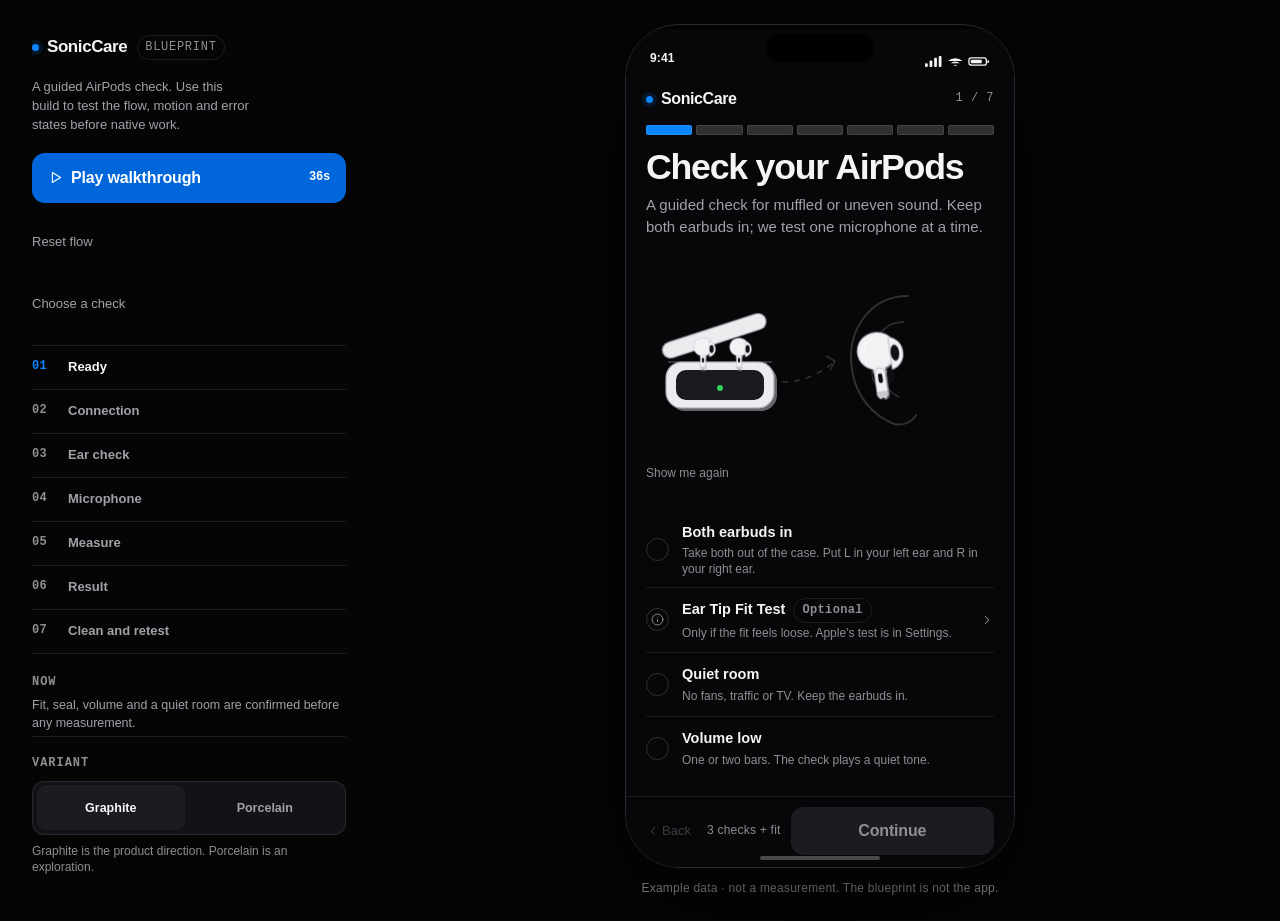
==== commit 48d81cfd: "feat: sharpen blueprint motion, illustrations and checks" ====
--- a/web/blueprint/index.html
+++ b/web/blueprint/index.html
@@ -17,8 +17,22 @@
   <symbol id="i-play" viewBox="0 0 24 24"><path d="m7 4 13 8-13 8V4z"/></symbol>
   <symbol id="i-stop" viewBox="0 0 24 24"><rect x="6" y="6" width="12" height="12" rx="2"/></symbol>
   <symbol id="i-close" viewBox="0 0 24 24"><path d="M6 6l12 12M18 6 6 18"/></symbol>
+  <symbol id="i-info" viewBox="0 0 24 24"><circle cx="12" cy="12" r="10"/><path d="M12 16v-4M12 8h.01"/></symbol>
+  <symbol id="i-mic" viewBox="0 0 24 24"><rect x="9" y="2" width="6" height="12" rx="3"/><path d="M5 10a7 7 0 0 0 14 0M12 17v5"/></symbol>
   <symbol id="i-arrow" viewBox="0 0 24 24"><path d="M7 17 17 7M8 7h9v9"/></symbol>
   <symbol id="i-volume" viewBox="0 0 24 24"><path d="M11 5 6 9H2v6h4l5 4V5zM15.5 8.5a5 5 0 0 1 0 7M19 5a9 9 0 0 1 0 14"/></symbol>
+  <symbol id="earbud" viewBox="0 0 100 150">
+    <rect class="eb-shadow" x="43" y="76" width="20" height="58" rx="10"/>
+    <path class="eb-shadow" d="M53 10c-21 0-36 15-36 34 0 16 10 29 25 33v8h22v-8c15-4 25-17 25-33 0-19-15-34-36-34Z"/>
+    <path class="eb-bud" d="M50 8c-21 0-36 15-36 34 0 16 10 29 25 33v8h22v-8c15-4 25-17 25-33 0-19-15-34-36-34Z"/>
+    <path class="eb-tip" d="M74 20c15 3 24 15 24 30 0 15-9 27-24 30V20Z"/>
+    <ellipse class="eb-mesh" cx="83" cy="50" rx="8" ry="15"/>
+    <rect class="eb-stem" x="40" y="74" width="20" height="58" rx="10"/>
+    <rect class="eb-sensor" x="46" y="84" width="8" height="18" rx="4"/>
+    <rect class="eb-ring" x="40" y="118" width="20" height="9" rx="4.5"/>
+    <circle class="eb-mic" cx="50" cy="132" r="3"/>
+    <path class="eb-highlight" d="M46 18c-12 3-20 13-20 25"/>
+  </symbol>
 </svg>
 
 <div class="studio">
@@ -28,6 +42,7 @@
 
     <button class="primary rail-play" data-action="walkthrough"><svg class="icon" aria-hidden="true"><use href="#i-play"/></svg><span>Play walkthrough</span><span class="mono">36s</span></button>
     <button class="text-link rail-reset" data-action="reset">Reset flow</button>
+    <button class="text-link rail-tests" data-action="tests">Choose a check</button>
 
     <nav class="chapters" aria-label="Flow steps">
       <button class="chapter" data-step-choice="0" aria-pressed="true"><span class="chapter-num">01</span><span>Ready</span></button>
@@ -109,46 +124,55 @@
           <section class="scene active" data-step="0" aria-labelledby="h0">
             <div class="scene-head">
               <h1 id="h0" tabindex="-1">Check your AirPods</h1>
-              <p class="lede">A guided check for muffled or uneven sound. We test each earbud and show you what we found.</p>
+              <p class="lede">A guided check for muffled or uneven sound. Keep both earbuds in; we test one microphone at a time.</p>
             </div>
             <div class="hero-art" id="heroArt" aria-hidden="true">
               <svg viewBox="0 0 340 190">
-                <rect class="hero-case" x="18" y="108" width="96" height="44" rx="14"/>
-                <rect class="hero-lid" x="18" y="94" width="96" height="16" rx="8"/>
-                <circle class="hero-led" cx="66" cy="130" r="3"/>
-                <g class="hero-bud hero-bud-l"><ellipse cx="50" cy="100" rx="12" ry="15"/><rect x="45" y="110" width="10" height="24" rx="5"/><circle class="hero-ring" cx="50" cy="130" r="3.5"/></g>
-                <g class="hero-bud hero-bud-r"><ellipse cx="84" cy="100" rx="12" ry="15"/><rect x="79" y="110" width="10" height="24" rx="5"/><circle class="hero-ring" cx="84" cy="130" r="3.5"/></g>
-                <path class="hero-flow" d="M126 130c26 2 42-8 54-20"/>
-                <path class="hero-flowhead" d="m172 104 9 5-5 9"/>
-                <path class="hero-ear" d="M252 50c-36 0-56 30-50 66 4 24 18 42 38 50 10 2 18-1 23-8"/>
-                <path class="hero-ear-inner" d="M250 76c-20 0-30 18-26 38 3 14 11 24 22 28"/>
-                <g class="hero-bud hero-bud-ear"><ellipse cx="236" cy="100" rx="9" ry="12"/><rect x="231.5" y="110" width="9" height="22" rx="4.5"/></g>
-                <g class="hero-waves"><path d="M198 98c-7 5-11 13-11 21s4 16 11 21"/><path d="M189 88c-11 8-17 19-17 31s6 23 17 31"/></g>
+                <rect class="hero-case-shadow" x="19" y="111" width="108" height="46" rx="16"/>
+                <rect class="hero-case" x="16" y="108" width="108" height="46" rx="16"/>
+                <rect class="hero-case-inner" x="26" y="116" width="88" height="30" rx="10"/>
+                <rect class="hero-lid" x="16" y="90" width="108" height="16" rx="8"/>
+                <path class="hero-hinge" d="M18 108h104"/>
+                <circle class="hero-led" cx="70" cy="134" r="3"/>
+                <use href="#earbud" class="hero-case-bud left" x="40" y="82" width="26" height="39"/>
+                <use href="#earbud" class="hero-case-bud right" x="76" y="82" width="26" height="39"/>
+                <path class="hero-flow" d="M132 128c24 0 40-10 52-20"/>
+                <path class="hero-flowhead" d="m176 102 9 5-5 9"/>
+                <path class="hero-ear" d="M258 42c-38 0-62 34-56 74 4 26 20 45 42 54 10 2 18-2 22-9"/>
+                <path class="hero-ear-inner" d="M254 68c-22 0-34 20-29 42 3 15 12 27 24 33"/>
+                <path class="hero-ear-tragus" d="M232 106c-6 2-10 8-10 14 0 5 2 9 6 12"/>
+                <ellipse class="hero-canal" cx="238" cy="120" rx="7" ry="11"/>
+                <g class="hero-earbud-wrap" transform="rotate(-8 229 114)"><use href="#earbud" class="hero-earbud" x="202" y="74" width="54" height="81"/></g>
+                <g class="hero-waves">
+                  <path d="M198 96c-7 5-11 13-11 21s4 16 11 21"/>
+                  <path d="M189 86c-11 8-17 19-17 31s6 23 17 31"/>
+                </g>
               </svg>
             </div>
+            <button class="text-link hero-replay" id="replayHero">Show me again</button>
 
             <ul class="checklist">
-              <li><button class="check-item" data-check="inEars" aria-pressed="false"><span class="check-box"><svg class="icon" aria-hidden="true"><use href="#i-check"/></svg></span><span class="check-copy"><strong>Both earbuds in</strong><em>Take them out of the case and put them in.</em></span></button></li>
-              <li><button class="check-item" data-check="fit" aria-pressed="false"><span class="check-box"><svg class="icon" aria-hidden="true"><use href="#i-check"/></svg></span><span class="check-copy"><strong>Ear Tip Fit Test</strong><em>Settings → Bluetooth → (i) → Ear Tip Fit Test.</em></span></button></li>
-              <li><button class="check-item" data-check="quiet" aria-pressed="false"><span class="check-box"><svg class="icon" aria-hidden="true"><use href="#i-check"/></svg></span><span class="check-copy"><strong>Quiet room</strong><em>No fans, traffic or TV.</em></span></button></li>
-              <li><button class="check-item" data-check="volume" aria-pressed="false"><span class="check-box"><svg class="icon" aria-hidden="true"><use href="#i-check"/></svg></span><span class="check-copy"><strong>Volume low</strong><em>Start at one or two bars. You can raise it later.</em></span></button></li>
+              <li><button class="check-item" data-check="inEars" aria-pressed="false"><span class="check-box"><svg class="icon" aria-hidden="true"><use href="#i-check"/></svg></span><span class="check-copy"><strong>Both earbuds in</strong><em>Take both out of the case. Put L in your left ear and R in your right ear.</em></span></button></li>
+              <li><button class="check-item optional" id="openFit" type="button"><span class="check-box optional-box"><svg class="icon" aria-hidden="true"><use href="#i-info"/></svg></span><span class="check-copy"><strong>Ear Tip Fit Test <span class="chip subtle">Optional</span></strong><em id="fitText">Only if the fit feels loose. Apple's test is in Settings.</em></span><svg class="icon chev" aria-hidden="true"><use href="#i-chev-r"/></svg></button></li>
+              <li><button class="check-item" data-check="quiet" aria-pressed="false"><span class="check-box"><svg class="icon" aria-hidden="true"><use href="#i-check"/></svg></span><span class="check-copy"><strong>Quiet room</strong><em>No fans, traffic or TV. Keep the earbuds in.</em></span></button></li>
+              <li><button class="check-item" data-check="volume" aria-pressed="false"><span class="check-box"><svg class="icon" aria-hidden="true"><use href="#i-check"/></svg></span><span class="check-copy"><strong>Volume low</strong><em>One or two bars. The check plays a quiet tone.</em></span></button></li>
             </ul>
 
-            <div class="skip-line"><button class="text-link" id="skipSetup">Skip setup</button><span class="chip subtle" id="setupSkipped" hidden>Not tested</span></div>
+            <div class="skip-line"><button class="text-link" id="skipSetup">Skip setup</button><button class="text-link" id="openTests">Choose another check</button><span class="chip subtle" id="setupSkipped" hidden>Not tested</span></div>
             <div class="inline-confirm" id="skipSetupConfirm" hidden>
               <p>Skip setup? The result will say <strong>Not tested</strong> for the missing checks.</p>
               <div class="inline-actions"><button id="skipSetupYes" class="secondary">Skip</button><button id="skipSetupNo" class="text-link">Keep going</button></div>
             </div>
 
             <details class="why"><summary>Why the fit test matters<svg class="icon chev" aria-hidden="true"><use href="#i-chev-r"/></svg></summary><p>A loose tip can look like high-frequency loss. Run Apple's Ear Tip Fit Test first, then confirm the seal here.</p></details>
-            <p class="fine">The app cannot sense whether the earbuds are in. You confirm each step; skipped steps show as Not tested.</p>
+            <p class="fine">The app cannot sense whether the earbuds are in. You confirm each step; skipped checks show as Not tested.</p>
           </section>
 
           <!-- 2 CONNECTION -->
           <section class="scene" data-step="1" aria-labelledby="h1">
             <div class="scene-head">
               <h1 id="h1" tabindex="-1">Connection</h1>
-              <p class="lede" id="connectionLede">iOS is using your AirPods. The input rate is reported by the audio engine.</p>
+              <p class="lede" id="connectionLede">Keep both earbuds in your ears. iOS has the AirPods microphone.</p>
             </div>
             <div class="signal-art" aria-hidden="true">
               <svg viewBox="0 0 340 86">
@@ -188,15 +212,19 @@
           <section class="scene" data-step="2" aria-labelledby="h2">
             <div class="scene-head">
               <h1 id="h2" tabindex="-1">Which ear?</h1>
-              <p class="lede">We play a short ping in one earbud before the microphone starts. This catches swapped earbuds.</p>
+              <p class="lede">We play a short tone in the left earbud. Tell us where you hear it.</p>
             </div>
             <div class="ear-stage" id="earStage" aria-hidden="true">
               <svg viewBox="0 0 340 220">
                 <path class="ear-neck" d="M126 198c16-24 32-36 44-36s28 12 44 36"/>
                 <path class="ear-head" d="M170 28c-52 0-86 34-86 78 0 36 22 64 50 78h72c28-14 50-42 50-78 0-44-34-78-86-78Z"/>
-                <path class="ear-outline left" d="M92 104c-16 0-25 12-25 28 0 18 9 31 25 35"/>
-                <path class="ear-outline" d="M248 104c16 0 25 12 25 28 0 18-9 31-25 35"/>
-                <g class="ear-bud"><ellipse cx="92" cy="118" rx="12" ry="15"/><rect x="86.5" y="129" width="11" height="26" rx="5.5"/></g>
+                <path class="ear-outline left" d="M94 96c-18 0-28 14-28 32 0 22 12 36 30 40 8 2 14-2 17-8"/>
+                <path class="ear-inner left" d="M98 114c-10 0-16 8-16 18 0 10 5 18 14 21"/>
+                <path class="ear-tragus left" d="M82 132c-5 2-8 6-8 11 0 4 2 7 5 9"/>
+                <path class="ear-outline" d="M246 96c18 0 28 14 28 32 0 22-12 36-30 40-8 2-14-2-17-8"/>
+                <path class="ear-inner" d="M242 114c10 0 16 8 16 18 0 10-5 18-14 21"/>
+                <path class="ear-tragus" d="M258 132c5 2 8 6 8 11 0 4-2 7-5 9"/>
+                <g class="ear-bud"><use href="#earbud" x="54" y="90" width="46" height="69" transform="rotate(-10 77 124)"/></g>
                 <g class="ear-rings"><circle cx="71" cy="134" r="20"/><circle cx="61" cy="134" r="34"/><circle cx="51" cy="134" r="48"/></g>
               </svg>
               <span class="ear-label left">Left</span><span class="ear-label right">Right</span>
@@ -210,20 +238,20 @@
             </div>
             <div class="feedback" id="earFeedback" role="status" aria-live="polite"></div>
             <button class="text-link" id="skipEar">Skip ear check</button>
-            <p class="fine">No microphone is used on this step. The ping never becomes a per-ear result.</p>
+            <p class="fine">No microphone is used. This only checks which earbud is in which ear.</p>
           </section>
 
           <!-- 4 MICROPHONE -->
           <section class="scene" data-step="3" aria-labelledby="h3">
             <div class="scene-head">
               <h1 id="h3" tabindex="-1">Set the microphone to Left</h1>
-              <p class="lede">Open Settings, tap your AirPods, then Microphone, then Always Left.</p>
+              <p class="lede">Leave both earbuds in your ears. Open Settings, tap Bluetooth, tap (i) next to your AirPods, then Microphone, then Always Left.</p>
             </div>
             <div class="path-panel" id="pathPanel">
               <ol class="path">
                 <li><span class="path-num">1</span><span><strong>Settings</strong><em>Open the iPhone Settings app.</em></span></li>
-                <li><span class="path-num">2</span><span><strong>Bluetooth</strong><em>Tap the (i) next to your AirPods.</em></span></li>
-                <li><span class="path-num">3</span><span><strong>Microphone</strong><em>Choose Always Left.</em></span></li>
+                <li><span class="path-num">2</span><span><strong>Bluetooth</strong><em>Tap (i). Keep the earbuds in.</em></span></li>
+                <li><span class="path-num">3</span><span><strong>Microphone</strong><em>Choose Always Left. Do not take the earbuds out.</em></span></li>
               </ol>
               <button id="pathDone" class="secondary wide">I've set it to Left</button>
             </div>
@@ -232,9 +260,14 @@
               <div class="panel-head"><h2>Confirm the microphone</h2><span class="chip">Scratch</span></div>
               <div class="scratch-stage" id="scratchStage" aria-hidden="true">
                 <svg viewBox="0 0 300 150">
-                  <g class="scratch-bud"><ellipse cx="112" cy="48" rx="28" ry="34"/><rect x="100" y="68" width="24" height="52" rx="12"/><circle class="scratch-ring" cx="112" cy="112" r="8"/></g>
-                  <path class="scratch-nail" d="M186 58c10 5 15 15 12 25-2 9-10 15-20 14"/>
-                  <path class="scratch-path" d="M136 114c18-9 34-9 52 0"/>
+                  <rect class="scratch-stem" x="116" y="-40" width="56" height="156" rx="28"/>
+                  <rect class="scratch-sensor" x="134" y="-16" width="20" height="38" rx="10"/>
+                  <rect class="scratch-silver" x="116" y="84" width="56" height="16" rx="8"/>
+                  <circle class="scratch-mic" cx="144" cy="108" r="4"/>
+                  <circle class="scratch-halo" cx="144" cy="92" r="32"/>
+                  <circle class="scratch-ring" cx="144" cy="92" r="24"/>
+                  <g transform="rotate(-16 210 92)"><g class="scratch-nail"><rect x="190" y="48" width="40" height="82" rx="20"/><rect class="scratch-nail-plate" x="199" y="58" width="22" height="30" rx="11"/></g></g>
+                  <path class="scratch-path" d="M168 94c16-5 32-5 48 0"/>
                 </svg>
               </div>
               <p class="lede small">Lightly scratch the bottom silver ring with a fingernail for one second. Do not tap the stem.</p>
@@ -244,7 +277,7 @@
             </div>
 
             <button class="text-link" id="skipMic">Skip side check</button>
-            <p class="fine">Bluetooth sends one microphone at a time. This confirms the left microphone; we test the right after.</p>
+            <p class="fine">Bluetooth sends one microphone at a time. Keep both earbuds in; we test the right after.</p>
           </section>
 
           <!-- 5 MEASURE -->
@@ -269,7 +302,7 @@
               <canvas id="spectrum" aria-label="Simulated live spectrum" role="img"></canvas>
               <div class="phase-chip" id="phaseChip">LEFT · PHASE A · 150–800 Hz</div>
               <h2 id="prompt">Say "Ahhh" for three seconds</h2>
-              <p class="lede small" id="hint">Hold a steady, comfortable voice. We listen to one microphone at a time.</p>
+              <p class="lede small" id="hint">Keep both earbuds in. Hold a steady, comfortable voice. We listen to one microphone at a time.</p>
               <button id="holdBtn" class="primary wide">Start hold</button>
               <button id="seeResult" class="primary wide" hidden>See result</button>
               <div class="measure-error" id="measureError" role="status" aria-live="polite" hidden>
@@ -283,7 +316,7 @@
             <div class="switch-panel" id="switchPanel" hidden>
               <div class="switch-summary"><span class="status-dot good"></span><span>Left ear captured</span><span class="chip good">−19.1 dB</span></div>
               <h2>Now the right ear</h2>
-              <p class="lede small">Switch the microphone to Right in Settings, then confirm the right ear.</p>
+              <p class="lede small">Keep both earbuds in. Change only the microphone in Settings; do not take the earbuds out.</p>
               <p class="path-hint mono">Settings → Bluetooth → (i) → Microphone → Always Right</p>
               <button id="confirmRight" class="primary wide">Confirm right microphone</button>
               <div class="feedback" id="rightFeedback" role="status" aria-live="polite"></div>
@@ -315,6 +348,8 @@
               </article>
             </div>
 
+            <p class="fine" id="resultFit">Fit check: not checked.</p>
+
             <figure class="chart">
               <figcaption><span class="micro">Spectral difference</span><span class="micro">Example</span></figcaption>
               <svg viewBox="0 0 320 120" aria-hidden="true">
@@ -339,29 +374,40 @@
           <!-- 7 RECOVERY -->
           <section class="scene" data-step="6" aria-labelledby="h6">
             <div class="scene-head"><h1 id="h6" tabindex="-1">Clean the right mesh</h1></div>
-            <div class="safety-panel">Use Apple's method: micellar water and a soft children's toothbrush. No liquids in the openings, no compressed air, no sharp tools.</div>
+            <div class="safety-panel">Apple's cleaning method uses micellar water and a soft children's toothbrush; keep liquids out of the openings and avoid compressed air or sharp tools.</div>
             <div class="clean-art" id="cleanArt" aria-hidden="true">
-              <svg viewBox="0 0 340 124">
-                <path class="clean-table" d="M24 106h292"/>
+              <svg viewBox="0 0 340 130">
+                <path class="clean-table" d="M20 111h300"/>
+                <g class="clean-case">
+                  <rect class="clean-case-body" x="18" y="68" width="76" height="38" rx="12"/>
+                  <rect class="clean-case-lid" x="18" y="56" width="76" height="12" rx="6"/>
+                  <use href="#earbud" x="38" y="44" width="24" height="36"/>
+                  <circle class="clean-led" cx="54" cy="94" r="2.5"/>
+                </g>
                 <g class="clean-bud">
-                  <ellipse cx="140" cy="62" rx="34" ry="27"/>
-                  <rect x="126" y="76" width="28" height="32" rx="14"/>
-                  <ellipse class="clean-mesh" cx="140" cy="54" rx="15" ry="9"/>
-                  <circle class="clean-meshdot" cx="132" cy="52" r="1.4"/>
-                  <circle class="clean-meshdot" cx="140" cy="50" r="1.4"/>
-                  <circle class="clean-meshdot" cx="148" cy="52" r="1.4"/>
+                  <ellipse class="clean-body" cx="154" cy="58" rx="32" ry="25"/>
+                  <rect class="clean-stem" x="138" y="70" width="32" height="28" rx="14"/>
+                  <ellipse class="clean-mesh" cx="154" cy="96" rx="16" ry="6"/>
+                  <circle class="clean-meshdot" cx="146" cy="96" r="1.2"/>
+                  <circle class="clean-meshdot" cx="154" cy="94" r="1.2"/>
+                  <circle class="clean-meshdot" cx="162" cy="96" r="1.2"/>
+                  <rect class="clean-ring" x="138" y="86" width="32" height="7" rx="3.5"/>
+                </g>
+                <g class="clean-tip">
+                  <path class="clean-tip-body" d="M198 74c13 2 20 10 20 19 0 9-7 17-20 19V74Z"/>
+                  <ellipse class="clean-mesh" cx="211" cy="93" rx="5" ry="8"/>
                 </g>
                 <g class="clean-brush">
-                  <rect x="234" y="26" width="14" height="58" rx="7" transform="rotate(9 241 55)"/>
-                  <path d="M226 88h30M228 94h26M230 100h22"/>
+                  <rect class="clean-handle" x="252" y="28" width="13" height="58" rx="6.5" transform="rotate(10 258 57)"/>
+                  <path class="clean-bristles" d="M240 88h30M242 94h26M244 100h22"/>
                 </g>
               </svg>
             </div>
             <ol class="path steps">
-              <li><span class="path-num">1</span><span><strong>Take the right earbud out</strong><em>Place it mesh-down on a clean table.</em></span></li>
-              <li><span class="path-num">2</span><span><strong>Brush the mesh</strong><em>Micellar water on a soft children's toothbrush. Light strokes only.</em></span></li>
-              <li><span class="path-num">3</span><span><strong>Dry for two hours</strong><em>Leave it out of the case, mesh-down, in a dry room.</em></span></li>
-              <li><span class="path-num">4</span><span><strong>Test again</strong><em>Compare the same ear with the baseline.</em></span></li>
+              <li><span class="path-num">1</span><span><strong>Take both earbuds out</strong><em>Put the left earbud in the case. Keep the right one out.</em></span></li>
+              <li><span class="path-num">2</span><span><strong>Remove the right ear tip and brush the mesh</strong><em>Micellar water on a soft children's toothbrush. Light strokes only.</em></span></li>
+              <li><span class="path-num">3</span><span><strong>Dry for two hours</strong><em>Leave the right earbud mesh-down on the table, out of the case.</em></span></li>
+              <li><span class="path-num">4</span><span><strong>Put it back and test again</strong><em>Put the right earbud in the case. Take both out and put them in your ears.</em></span></li>
             </ol>
             <div class="timer-panel" id="timerPanel">
               <div class="timer-head"><span class="micro">Dry timer</span><span class="mono" id="timerValue">2:00:00</span></div>
@@ -370,7 +416,7 @@
               <button id="demoUnlock" class="text-link" hidden>Demo: unlock test now</button>
               <button id="retest" class="secondary wide" hidden>Test again</button>
             </div>
-            <p class="fine">Do not put the earbud back in until it is completely dry. No tone is played during cleaning.</p>
+            <p class="fine">Do not put a wet earbud in your ear. No tone is played during cleaning.</p>
             <div class="finish-panel" id="finish" hidden><strong>Done.</strong><p>Your result stays on this iPhone.</p><button id="startOver" class="text-link">Start over</button></div>
           </section>
         </main>
@@ -438,6 +484,7 @@
 
     <button class="primary sheet-play" data-action="walkthrough"><svg class="icon" aria-hidden="true"><use href="#i-play"/></svg><span>Play walkthrough</span><span class="mono">36s</span></button>
     <button class="text-link sheet-reset" data-action="reset">Reset flow</button>
+    <button class="text-link sheet-reset" data-action="tests">Choose a check</button>
 
     <div class="rail-links">
       <a class="rail-link" href="../mockup.html" target="_blank" rel="noopener"><span>Phase 1 mockup</span><svg class="icon" aria-hidden="true"><use href="#i-arrow"/></svg></a>
@@ -448,6 +495,105 @@
   </div>
 </dialog>
 
+<dialog id="testSheet" class="studio-sheet test-sheet" aria-labelledby="testTitle">
+  <div class="sheet-grab" aria-hidden="true"></div>
+  <div class="sheet-head">
+    <button id="testBack" class="text-link" type="button" hidden>Back</button>
+    <h2 id="testTitle">Choose a check</h2>
+    <button id="closeTests" class="text-link" type="button">Close</button>
+  </div>
+  <div class="sheet-body">
+    <section id="testPickerView" class="test-view">
+      <p class="lede small">What do you notice? Start with the check that matches. You can run another one after.</p>
+      <button class="test-option" data-test="mic">
+        <span class="test-glyph"><svg viewBox="0 0 24 24" class="icon"><use href="#i-mic"/></svg></span>
+        <span class="test-copy"><strong>Microphone check</strong><em>Muffled, uneven, or calls sound bad. Both earbuds.</em></span>
+        <span class="test-meta">2 min<br><span class="chip subtle">Most common</span></span>
+      </button>
+      <button class="test-option" data-test="sound">
+        <span class="test-glyph"><svg viewBox="0 0 24 24" class="icon"><use href="#i-volume"/></svg></span>
+        <span class="test-copy"><strong>Sound check</strong><em>One earbud quieter or silent. Plays a real tone in each earbud.</em></span>
+        <span class="test-meta">30 sec<br><span class="chip subtle">Common</span></span>
+      </button>
+      <button class="test-option" data-test="fit">
+        <span class="test-glyph"><svg viewBox="0 0 24 24" class="icon"><use href="#i-info"/></svg></span>
+        <span class="test-copy"><strong>Fit and seal</strong><em>Loose fit or slipping. Optional; uses Apple's fit test.</em></span>
+        <span class="test-meta">1 min<br><span class="chip subtle">Optional</span></span>
+      </button>
+      <p class="fine">Community signal, not a survey. The app can only check what it can hear.</p>
+    </section>
+
+    <section id="soundView" class="test-view" hidden>
+      <div class="test-progress" id="soundProgress"><span class="active"></span><span></span><span></span></div>
+      <div id="soundIntro">
+        <p class="micro">Sound check</p>
+        <h2>Play a tone in each earbud</h2>
+        <p class="lede small">Keep both earbuds in. Turn the volume down to one or two bars. We play a short, quiet tone in the left earbud, then the right. No microphone is used.</p>
+        <div class="sound-art" aria-hidden="true">
+          <svg viewBox="0 0 300 130">
+            <use href="#earbud" x="38" y="20" width="50" height="75"/>
+            <g transform="translate(474 0) scale(-1 1)"><use href="#earbud" x="212" y="20" width="50" height="75"/></g>
+            <g class="sound-waves left"><path d="M96 58c8-6 8-18 0-24"/><path d="M106 66c13-10 13-30 0-40"/></g>
+            <g class="sound-waves right"><path d="M204 58c-8-6-8-18 0-24"/><path d="M194 66c-13-10-13-30 0-40"/></g>
+            <text x="63" y="112" class="sound-label">L</text>
+            <text x="237" y="112" class="sound-label">R</text>
+          </svg>
+        </div>
+        <button id="playLeftTone" class="primary wide">Play left tone</button>
+        <p class="fine">The tone checks the drivers and stereo channels, not the microphone.</p>
+      </div>
+      <div id="soundLeftQ" hidden>
+        <p class="micro">Left tone</p>
+        <h2>Where did you hear it?</h2>
+        <div class="choices" role="group" aria-label="Where did you hear the left tone?">
+          <button data-sound-left="left">Left</button><button data-sound-left="right">Right</button><button data-sound-left="both">Both</button><button data-sound-left="neither">Neither</button>
+        </div>
+        <div class="feedback" id="soundLeftFeedback" role="status" aria-live="polite"></div>
+      </div>
+      <div id="soundRightIntro" hidden>
+        <p class="micro">Right tone</p>
+        <h2>Now the right earbud</h2>
+        <p class="lede small">Play the second tone and tell us where you hear it.</p>
+        <button id="playRightTone" class="primary wide">Play right tone</button>
+      </div>
+      <div id="soundRightQ" hidden>
+        <p class="micro">Right tone</p>
+        <h2>Where did you hear it?</h2>
+        <div class="choices" role="group" aria-label="Where did you hear the right tone?">
+          <button data-sound-right="left">Left</button><button data-sound-right="right">Right</button><button data-sound-right="both">Both</button><button data-sound-right="neither">Neither</button>
+        </div>
+        <div class="feedback" id="soundRightFeedback" role="status" aria-live="polite"></div>
+      </div>
+      <div id="soundResult" hidden>
+        <p class="micro">Sound check</p>
+        <h2 id="soundVerdict">Both earbuds play</h2>
+        <p id="soundExplanation" class="lede small"></p>
+        <div class="sound-summary"><span>Left tone</span><span class="mono" id="soundLeftResult">—</span><span>Right tone</span><span class="mono" id="soundRightResult">—</span></div>
+        <button id="soundMic" class="primary wide">Run the microphone check</button>
+        <button id="soundDone" class="text-link">Done</button>
+      </div>
+    </section>
+
+    <section id="fitView" class="test-view" hidden>
+      <span class="chip subtle">Optional · advanced</span>
+      <p class="lede small">The app cannot run Apple's Ear Tip Fit Test. Open Settings → Bluetooth → (i) → Ear Tip Fit Test. If it says Good Seal, you're set. If not, try another tip size.</p>
+      <div class="fit-art" aria-hidden="true">
+        <svg viewBox="0 0 300 100">
+          <path class="fit-tip small" d="M74 30c18 4 28 14 28 26s-10 22-28 26V30Z"/><ellipse class="fit-hole" cx="86" cy="56" rx="4" ry="10"/>
+          <path class="fit-tip medium" d="M144 22c22 5 34 17 34 34s-12 29-34 34V22Z"/><ellipse class="fit-hole" cx="160" cy="56" rx="5" ry="12"/>
+          <path class="fit-tip large" d="M218 14c26 6 40 20 40 42s-14 36-40 42V14Z"/><ellipse class="fit-hole" cx="236" cy="56" rx="6" ry="14"/>
+        </svg>
+      </div>
+      <div class="fit-sizes" role="group" aria-label="Ear tip size">
+        <button data-fit-size="S" aria-pressed="false">S</button><button data-fit-size="M" aria-pressed="false">M</button><button data-fit-size="L" aria-pressed="false">L</button>
+      </div>
+      <button id="fitGood" class="primary wide">Good seal</button>
+      <button id="fitLater" class="text-link">Not now</button>
+      <p class="fine">A good seal is your confirmation, not a measurement. The fit test is optional.</p>
+    </section>
+  </div>
+</dialog>
+
 <div id="announcer" class="sr-only" aria-live="polite"></div>
 <script src="./app.js"></script>
 </body>
--- a/web/blueprint/styles.css
+++ b/web/blueprint/styles.css
@@ -30,6 +30,16 @@
   --device-shadow: 0 36px 100px rgba(0, 0, 0, .55);
   --hover: rgba(255, 255, 255, .035);
   --inset: inset 0 1px 0 rgba(255, 255, 255, .045);
+  --eb-bud: #F2F2F5;
+  --eb-shadow: #BFC1C9;
+  --eb-outline: #A9ABB3;
+  --eb-mesh: #111216;
+  --eb-ring: #C9CBD2;
+  --eb-sensor: #0A0A0C;
+  --eb-highlight: #FFFFFF;
+  --eb-case: #ECECEF;
+  --eb-case-shadow: #C4C6CD;
+  --eb-case-inner: #1A1B20;
   --radius: 18px;
   --radius-sm: 12px;
   --font: -apple-system, BlinkMacSystemFont, "SF Pro Text", "Segoe UI", Roboto, Helvetica, Arial, sans-serif;
@@ -69,6 +79,16 @@
   --device-shadow: 0 36px 100px rgba(60, 48, 34, .28);
   --hover: rgba(28, 27, 25, .035);
   --inset: inset 0 1px 0 rgba(255, 255, 255, .8);
+  --eb-bud: #FFFFFF;
+  --eb-shadow: #D6CFC2;
+  --eb-outline: #C9C1B4;
+  --eb-mesh: #1C1B19;
+  --eb-ring: #B9B2A6;
+  --eb-sensor: #1C1B19;
+  --eb-highlight: #FFFFFF;
+  --eb-case: #FFFDF8;
+  --eb-case-shadow: #D8D0C4;
+  --eb-case-inner: #E9E2D6;
 }
 
 * { box-sizing: border-box; }
@@ -106,6 +126,15 @@
   letter-spacing: .08em; text-transform: uppercase; color: var(--tertiary);
 }
 .goodtext { color: var(--good); }
+
+/* AirPods Pro earbud */
+.eb-shadow { fill: var(--eb-shadow); opacity: .55; }
+.eb-bud, .eb-tip, .eb-stem { fill: var(--eb-bud); stroke: var(--eb-outline); stroke-width: 1.4; }
+.eb-mesh { fill: var(--eb-mesh); }
+.eb-sensor { fill: var(--eb-sensor); }
+.eb-ring { fill: var(--eb-ring); stroke: var(--eb-outline); stroke-width: .8; }
+.eb-mic { fill: var(--eb-mesh); }
+.eb-highlight { fill: none; stroke: var(--eb-highlight); stroke-width: 2; opacity: .8; stroke-linecap: round; }
 
 /* Studio shell */
 .studio {
@@ -377,28 +406,36 @@
 .inline-confirm strong { color: var(--text); }
 
 /* Ready */
-.hero-art { height: 186px; display: grid; place-items: center; }
-.hero-art svg { width: 100%; max-width: 340px; height: 186px; overflow: visible; }
-.hero-case { fill: var(--surface-2); stroke: var(--line-strong); }
-.hero-lid { fill: var(--surface); stroke: var(--line-strong); transform-origin: 22px 114px; transform: rotate(-18deg); }
+.hero-art { height: 190px; display: grid; place-items: center; }
+.hero-art svg { width: 100%; max-width: 340px; height: 190px; overflow: visible; }
+.hero-case-shadow { fill: var(--eb-case-shadow); opacity: .5; }
+.hero-case { fill: var(--eb-case); stroke: var(--eb-outline); stroke-width: 1.2; }
+.hero-case-inner { fill: var(--eb-case-inner); }
+.hero-lid { fill: var(--eb-case); stroke: var(--eb-outline); stroke-width: 1.2; transform-origin: 16px 108px; transform: rotate(-18deg); }
+.hero-hinge { fill: none; stroke: var(--eb-outline); stroke-width: 1.2; opacity: .55; }
 .hero-led { fill: var(--good); }
-.hero-bud ellipse, .hero-bud rect { fill: var(--surface); stroke: var(--line-strong); stroke-width: 1.5; }
-.hero-ring { fill: none; stroke: var(--accent); stroke-width: 1.5; }
-.hero-bud-ear ellipse, .hero-bud-ear rect { fill: var(--surface-2); stroke: var(--accent); }
-.hero-flow { fill: none; stroke: var(--line-strong); stroke-width: 1.5; stroke-dasharray: 3 5; }
+.hero-flow { fill: none; stroke: var(--line-strong); stroke-width: 1.5; stroke-dasharray: 6 6; }
 .hero-flowhead { fill: none; stroke: var(--line-strong); stroke-width: 1.5; }
-.hero-head { fill: var(--surface); stroke: var(--line-strong); stroke-width: 1.5; }
-.hero-ear { fill: none; stroke: var(--line-strong); stroke-width: 2; }
-.hero-ear-inner { fill: none; stroke: var(--line-strong); stroke-width: 1.5; }
-.hero-waves path { fill: none; stroke: var(--accent); stroke-width: 1.5; opacity: 0; transform-origin: 210px 122px; }
-.scene.active .hero-bud-l { animation: heroLift .8s .08s both; }
-.scene.active .hero-bud-r { animation: heroLift .8s .16s both; }
-.scene.active .hero-bud-ear { animation: heroPop .7s .26s both; }
-.scene.active .hero-lid { animation: heroLid .85s var(--ease) both; }
-.scene.active .hero-waves path { animation: heroWave 1.5s .35s ease-out both; }
+.hero-ear, .hero-ear-inner, .hero-ear-tragus { fill: none; stroke: var(--line-strong); stroke-linecap: round; stroke-linejoin: round; stroke-dasharray: 480; stroke-dashoffset: 0; }
+.hero-ear { stroke-width: 2; }
+.hero-ear-inner { stroke-width: 1.5; }
+.hero-ear-tragus { stroke-width: 1.2; }
+.hero-canal { fill: var(--eb-mesh); opacity: .65; }
+.hero-waves path { fill: none; stroke: var(--accent); stroke-width: 1.5; opacity: 0; transform-origin: 200px 118px; }
+.hero-replay { align-self: flex-start; margin-top: -8px; color: var(--tertiary); font-size: 12px; }
+.hero-art.play .hero-case-bud.left { animation: heroLift .8s .08s both; }
+.hero-art.play .hero-case-bud.right { animation: heroLift .8s .18s both; }
+.hero-art.play .hero-earbud { animation: heroPop .8s .32s both; }
+.hero-art.play .hero-lid { animation: heroLid .9s var(--ease) both; }
+.hero-art.play .hero-ear { animation: heroDraw 1.15s .12s var(--ease) both; }
+.hero-art.play .hero-ear-inner { animation: heroDraw 1.15s .2s var(--ease) both; }
+.hero-art.play .hero-ear-tragus { animation: heroDraw 1.15s .26s var(--ease) both; }
+.hero-art.play .hero-flow { animation: heroDraw 1.2s .28s var(--ease) both; }
+.hero-art.play .hero-waves path { animation: heroWave 1.5s .55s ease-out both; }
 @keyframes heroLift { from { transform: translateY(10px); opacity: 0; } to { transform: none; opacity: 1; } }
 @keyframes heroPop { from { transform: scale(.84); opacity: 0; } to { transform: none; opacity: 1; } }
 @keyframes heroLid { from { transform: rotate(0); } to { transform: rotate(-18deg); } }
+@keyframes heroDraw { from { stroke-dashoffset: 480; } to { stroke-dashoffset: 0; } }
 @keyframes heroWave { 0% { opacity: 0; transform: scale(.86); } 35% { opacity: .7; } 100% { opacity: 0; transform: scale(1.12); } }
 
 .checklist { list-style: none; margin: 0; padding: 0; display: grid; }
@@ -419,7 +456,7 @@
 .check-item[aria-pressed="true"] .check-box {
   background: var(--accent-fill); border-color: var(--accent-fill); color: var(--accent-ink);
 }
-.check-copy { display: grid; gap: 2px; min-width: 0; }
+.check-copy { display: grid; gap: 2px; min-width: 0; flex: 1; }
 .check-copy strong { font-size: 14.5px; font-weight: 600; }
 .check-copy em { font-style: normal; color: var(--tertiary); font-size: 12px; line-height: 1.35; }
 .skip-line { display: flex; align-items: center; gap: 10px; flex-wrap: wrap; }
@@ -463,7 +500,11 @@
 .ear-head { fill: var(--surface); stroke: var(--line-strong); stroke-width: 1.5; }
 .ear-outline { fill: none; stroke: var(--line-strong); stroke-width: 2; }
 .ear-outline.left { stroke: var(--accent); }
-.ear-bud ellipse, .ear-bud rect { fill: var(--surface-2); stroke: var(--accent); stroke-width: 1.5; }
+.ear-inner { fill: none; stroke: var(--line-strong); stroke-width: 1.5; }
+.ear-inner.left { stroke: var(--accent); opacity: .6; }
+.ear-tragus { fill: none; stroke: var(--line-strong); stroke-width: 1.2; }
+.ear-tragus.left { stroke: var(--accent); opacity: .5; }
+.ear-bud use { filter: drop-shadow(0 6px 10px rgba(0,0,0,.35)); }
 .ear-rings circle { fill: none; stroke: var(--accent); stroke-width: 1.5; opacity: 0; transform-origin: 71px 134px; }
 .ear-stage.ping .ear-rings circle { animation: earRing 1.25s ease-out both; }
 .ear-stage.ping .ear-rings circle:nth-child(2) { animation-delay: .15s; }
@@ -507,9 +548,14 @@
 .path em { display: block; margin-top: 2px; color: var(--tertiary); font-size: 12px; line-height: 1.35; font-style: normal; }
 .scratch-stage { height: 148px; display: grid; place-items: center; }
 .scratch-stage svg { width: 100%; max-width: 300px; height: 148px; }
-.scratch-bud ellipse, .scratch-bud rect { fill: var(--surface-2); stroke: var(--line-strong); }
-.scratch-ring { fill: none; stroke: var(--accent); stroke-width: 2.5; transform-origin: 112px 112px; }
-.scratch-nail { fill: var(--surface-2); stroke: var(--line-strong); }
+.scratch-stem { fill: var(--eb-bud); stroke: var(--eb-outline); stroke-width: 1.3; }
+.scratch-sensor { fill: var(--eb-sensor); }
+.scratch-silver { fill: var(--eb-ring); stroke: var(--eb-outline); stroke-width: .8; }
+.scratch-mic { fill: var(--eb-mesh); }
+.scratch-halo { fill: none; stroke: var(--accent); stroke-width: 1.5; opacity: .5; stroke-dasharray: 3 5; }
+.scratch-ring { fill: none; stroke: var(--accent); stroke-width: 2.5; transform-origin: 144px 92px; }
+.scratch-nail { fill: var(--surface-2); stroke: var(--line-strong); stroke-width: 1.5; }
+.scratch-nail-plate { fill: var(--eb-bud); stroke: var(--line-strong); stroke-width: 1; }
 .scratch-path { fill: none; stroke: var(--accent); stroke-width: 2; stroke-dasharray: 4 5; opacity: 0; }
 .scratch-panel.scratching .scratch-path { opacity: 1; animation: scratchDash .45s linear infinite; }
 .scratch-panel.scratching .scratch-ring { animation: ringPulse .28s ease-in-out infinite; }
@@ -609,14 +655,17 @@
   background: var(--warn-soft); color: var(--warn);
   font-size: 12px; line-height: 1.45;
 }
-.clean-art { height: 124px; display: grid; place-items: center; }
-.clean-art svg { width: 100%; max-width: 340px; height: 124px; }
+.clean-art { height: 130px; display: grid; place-items: center; }
+.clean-art svg { width: 100%; max-width: 340px; height: 130px; }
 .clean-table { stroke: var(--line-strong); stroke-width: 2; }
-.clean-bud ellipse, .clean-bud rect { fill: var(--surface); stroke: var(--line-strong); }
-.clean-mesh { fill: none; stroke: var(--warn); stroke-width: 2; }
+.clean-case-body, .clean-case-lid { fill: var(--eb-case); stroke: var(--eb-outline); stroke-width: 1.2; }
+.clean-led { fill: var(--good); }
+.clean-body, .clean-stem, .clean-tip-body { fill: var(--eb-bud); stroke: var(--eb-outline); stroke-width: 1.3; }
+.clean-mesh { fill: var(--eb-mesh); stroke: var(--warn); stroke-width: 1.4; }
 .clean-meshdot { fill: var(--warn); }
-.clean-brush rect { fill: var(--surface); stroke: var(--muted); stroke-width: 1.5; }
-.clean-brush { fill: none; stroke: var(--muted); stroke-width: 2; }
+.clean-ring { fill: var(--eb-ring); stroke: var(--eb-outline); stroke-width: .8; }
+.clean-handle { fill: var(--surface); stroke: var(--muted); stroke-width: 1.5; }
+.clean-bristles { fill: none; stroke: var(--muted); stroke-width: 2; stroke-linecap: round; }
 .scene.active .clean-brush { animation: brushMove .9s .2s var(--ease) both; }
 @keyframes brushMove { from { transform: translate(8px, -6px); opacity: .2; } to { transform: none; opacity: 1; } }
 .steps { margin: 0; }
@@ -741,3 +790,67 @@
   #dbValue { font-size: 2.25rem; }
   .choices { grid-template-columns: 1fr 1fr; }
 }
+
+/* Optional fit row */
+.check-item.optional .optional-box { color: var(--tertiary); }
+.check-item.optional .check-box .icon { width: 13px; height: 13px; opacity: 1; }
+.check-item .chev { width: 14px; height: 14px; margin-left: auto; color: var(--tertiary); }
+.check-item .check-copy strong .chip { margin-left: 4px; vertical-align: 1px; }
+
+/* Test sheet */
+.test-sheet .sheet-head { display: grid; grid-template-columns: 64px 1fr 64px; align-items: center; gap: 8px; }
+.test-sheet .sheet-head #testBack { grid-column: 1; }
+.test-sheet .sheet-head #testTitle { grid-column: 2; text-align: center; }
+.test-sheet .sheet-head #closeTests { grid-column: 3; justify-self: end; }
+.test-sheet .sheet-head h2 { text-align: center; }
+.test-sheet .sheet-head .text-link { justify-self: start; }
+.test-sheet .sheet-head .text-link:last-child { justify-self: end; }
+.test-view { display: grid; gap: 14px; }
+.test-view > .chip { justify-self: start; }
+.test-view[hidden] { display: none !important; }
+.test-option {
+  display: grid; grid-template-columns: 28px minmax(0, 1fr) auto; gap: 12px;
+  align-items: center; width: 100%; padding: 14px 0; border: 0;
+  border-top: 1px solid var(--line); background: transparent;
+  color: var(--text); text-align: left;
+}
+.test-option:first-of-type { border-top: 0; }
+.test-option:hover { background: var(--hover); }
+.test-glyph {
+  width: 28px; height: 28px; display: grid; place-items: center;
+  border: 0; background: transparent; color: var(--accent);
+}
+.test-glyph .icon { width: 18px; height: 18px; }
+.test-copy { display: grid; gap: 3px; min-width: 0; }
+.test-copy strong { font-size: 14.5px; font-weight: 600; }
+.test-copy em { font-style: normal; color: var(--tertiary); font-size: 12px; line-height: 1.35; }
+.test-meta { display: grid; justify-items: end; gap: 4px; color: var(--tertiary); font-family: var(--mono); font-size: 12px; text-align: right; }
+.test-progress { display: flex; gap: 4px; }
+.test-progress span { height: 3px; flex: 1; border-radius: 2px; background: var(--line-strong); }
+.test-progress span.done { background: var(--muted); opacity: .55; }
+.test-progress span.active { background: var(--accent); opacity: 1; }
+.sound-art { height: 140px; display: grid; place-items: center; }
+.sound-art svg { width: 100%; max-width: 320px; height: 130px; overflow: visible; }
+.sound-label { fill: var(--tertiary); font-family: var(--mono); font-size: 12px; text-anchor: middle; }
+.sound-waves path { fill: none; stroke: var(--accent); stroke-width: 1.5; stroke-linecap: round; opacity: .2; }
+.sound-waves.tone path { animation: soundWave .9s ease-out both; }
+.sound-waves.tone path:nth-child(2) { animation-delay: .12s; }
+@keyframes soundWave { 0% { opacity: 0; transform: scale(.8); } 35% { opacity: .8; } 100% { opacity: 0; transform: scale(1.1); } }
+.sound-summary {
+  display: grid; grid-template-columns: 1fr auto; gap: 6px 12px;
+  padding: 12px 0; border-top: 1px solid var(--line); border-bottom: 1px solid var(--line);
+  color: var(--tertiary); font-size: 12px;
+}
+.sound-summary .mono { color: var(--text); }
+.fit-art { height: 100px; display: grid; place-items: center; }
+.fit-art svg { width: 100%; max-width: 320px; height: 100px; }
+.fit-tip { fill: var(--eb-bud); stroke: var(--eb-outline); stroke-width: 1.4; }
+.fit-tip.small { opacity: .6; }
+.fit-hole { fill: var(--eb-mesh); opacity: .9; }
+.fit-tip.medium { opacity: .8; }
+.fit-sizes { display: grid; grid-template-columns: repeat(3, 1fr); gap: 6px; }
+.fit-sizes button {
+  min-height: 44px; border: 1px solid var(--line-strong); border-radius: 11px;
+  background: transparent; color: var(--muted); font-size: 12.5px; font-weight: 600;
+}
+.fit-sizes button[aria-pressed="true"] { color: var(--text); border-color: var(--accent); background: var(--accent-soft); }
